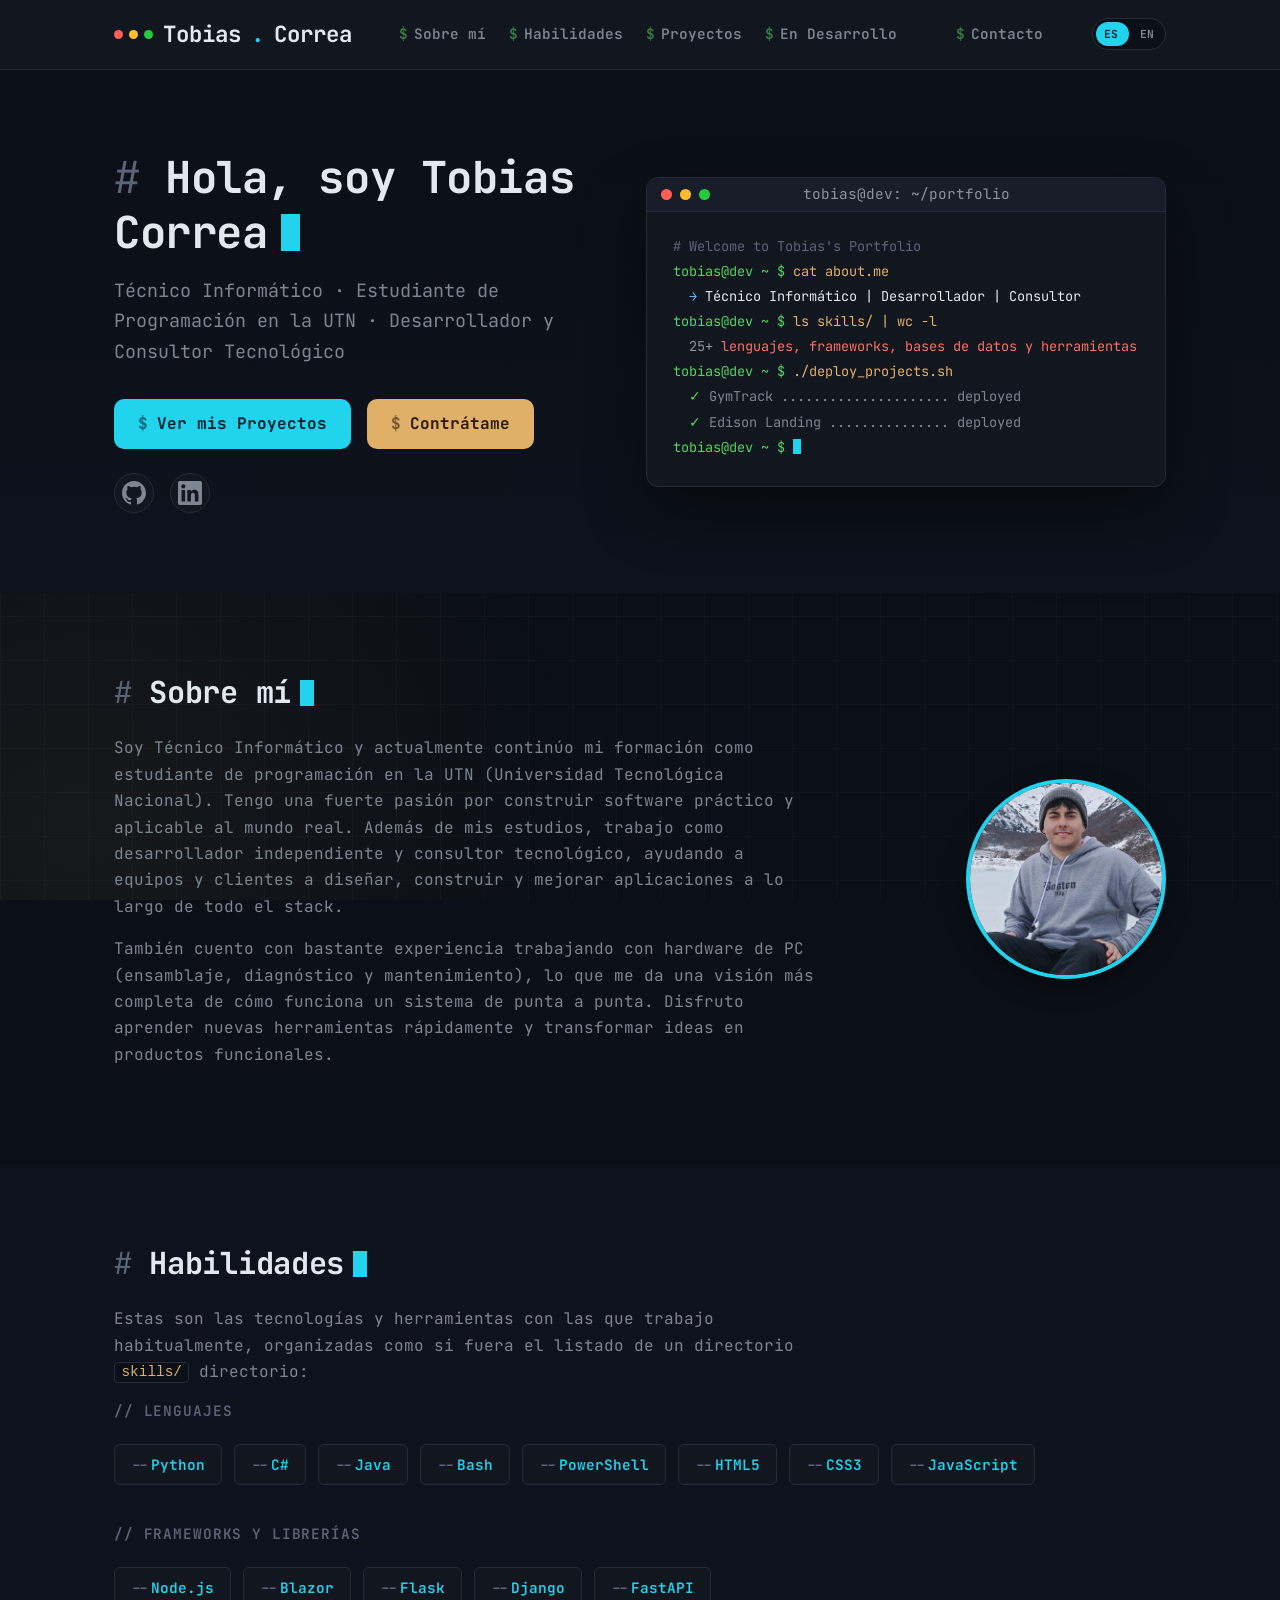
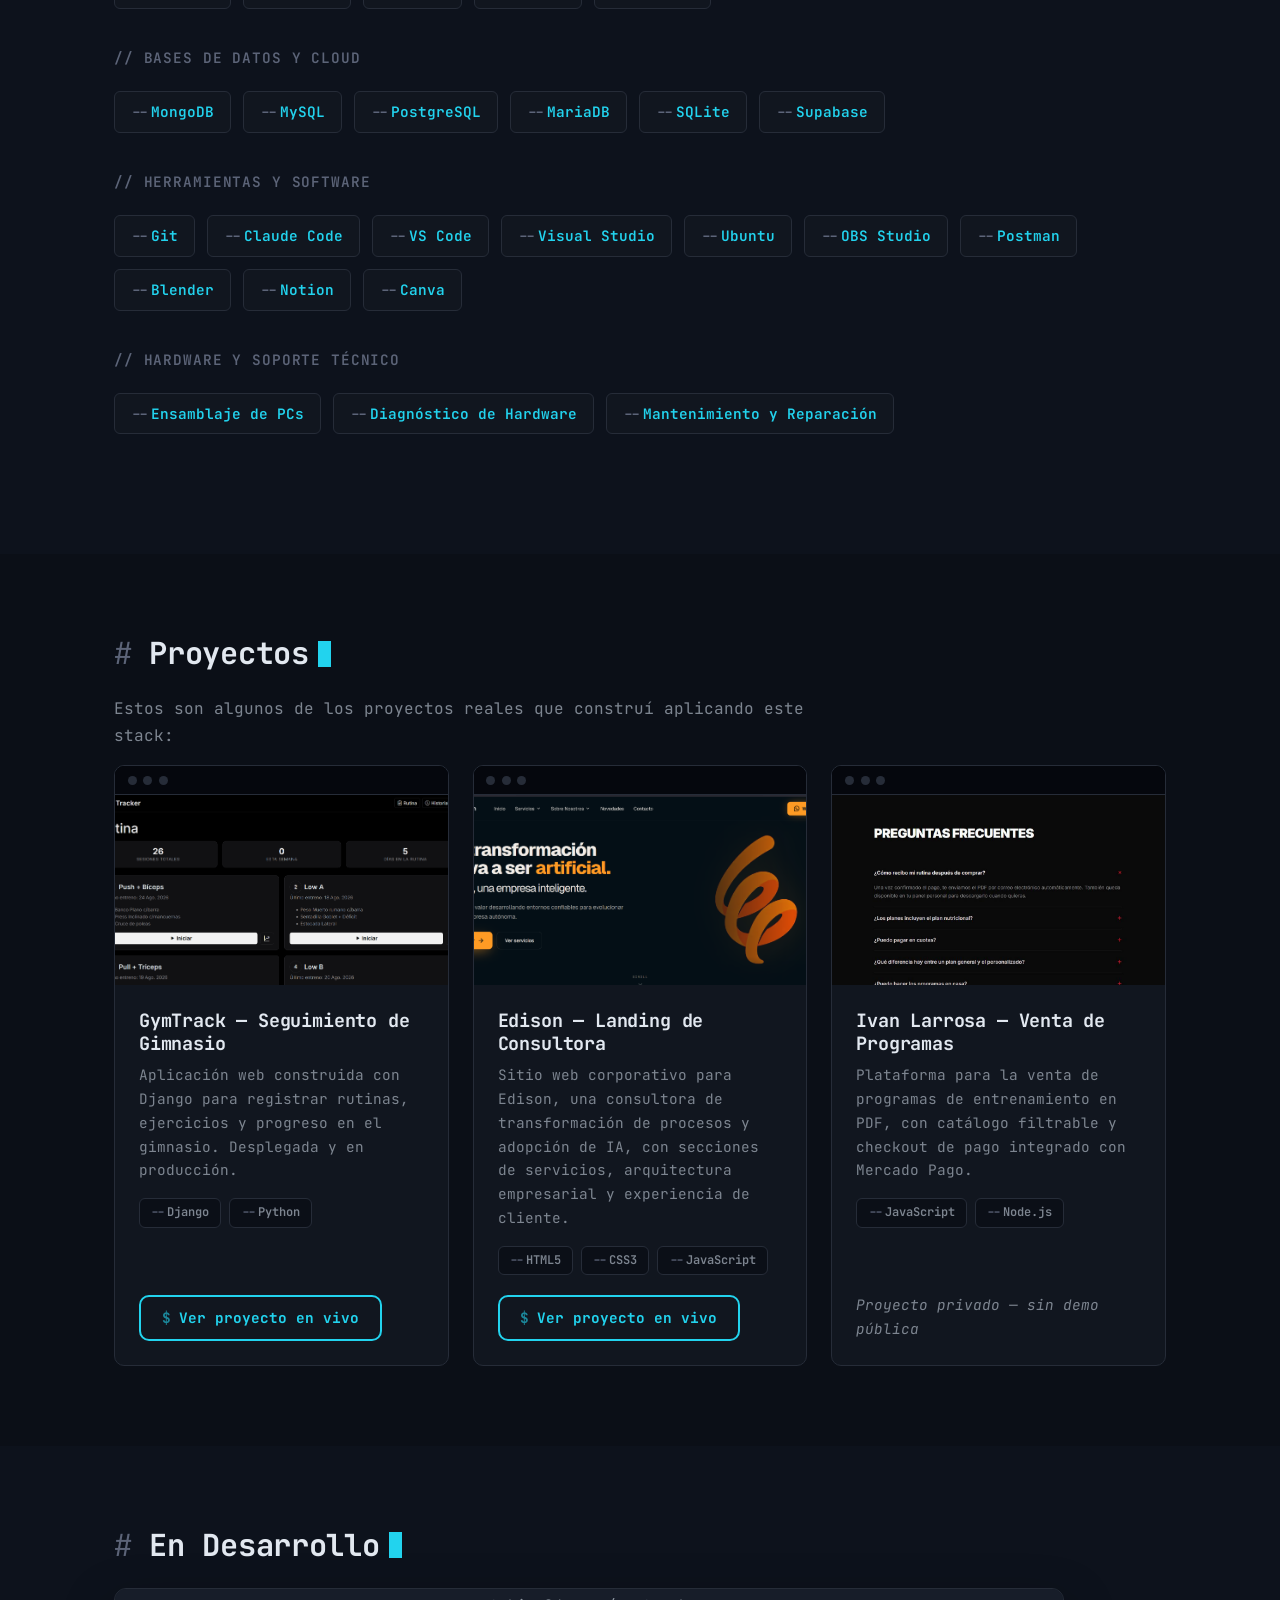
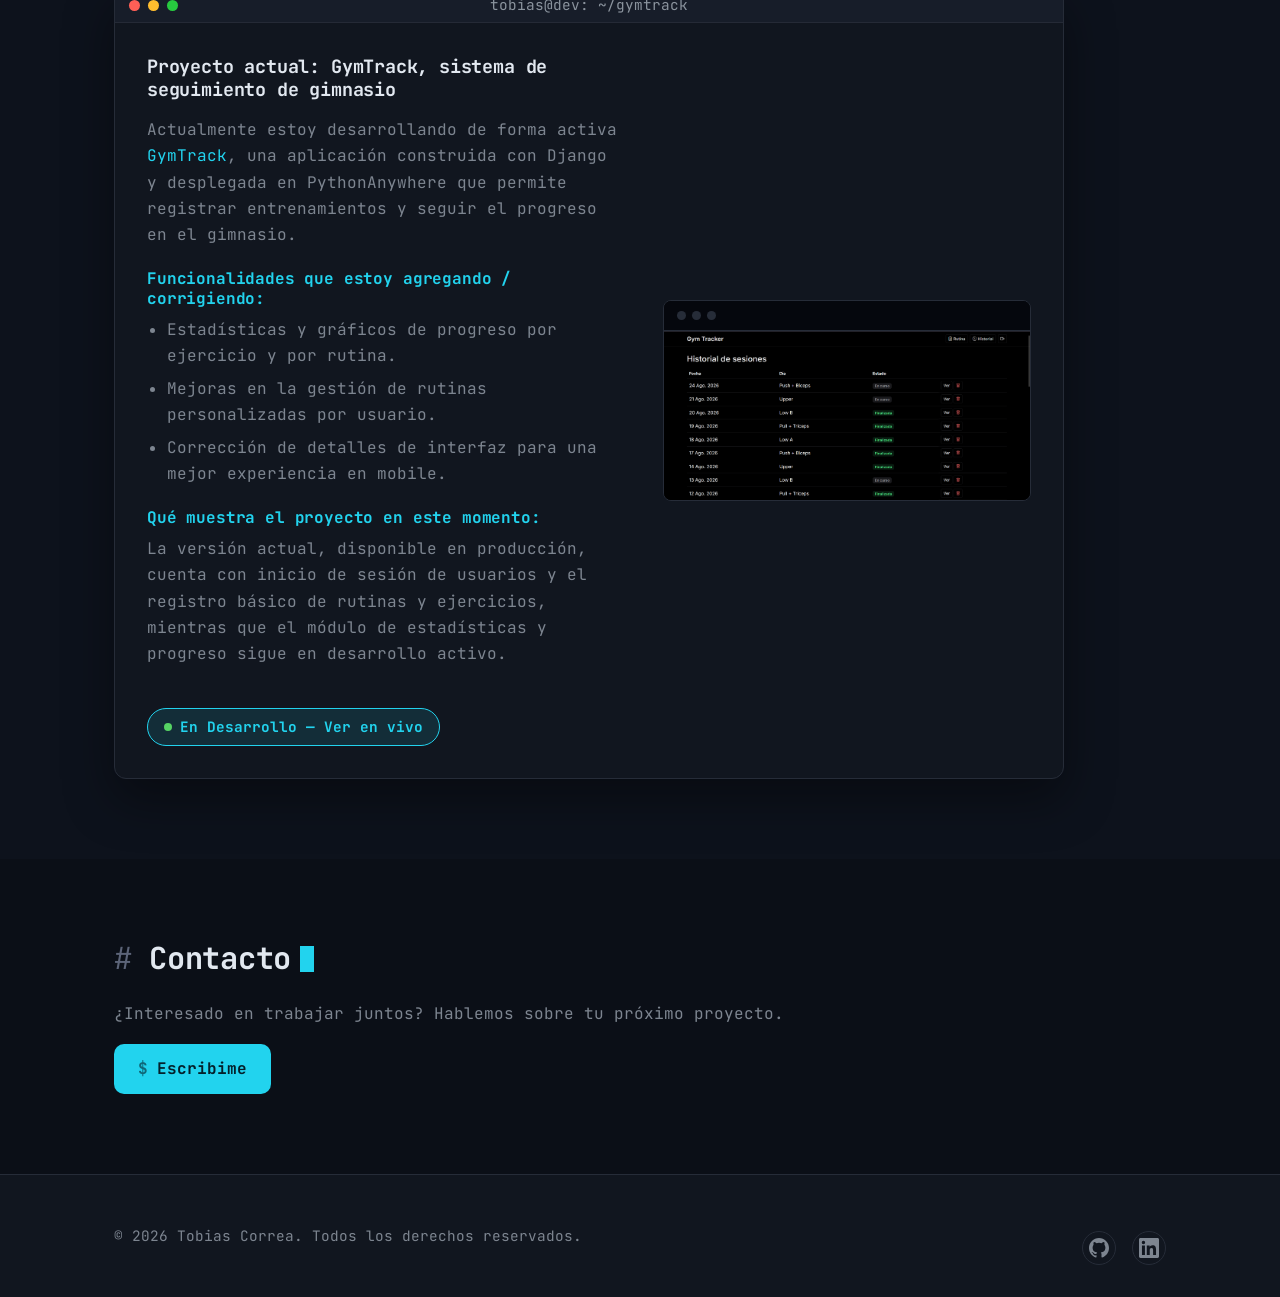
==== index.html @ 4264e973 "eliminado de carpeta" ====
<!DOCTYPE html>
<html lang="es">
<head>
    <meta charset="UTF-8">
    <meta name="viewport" content="width=device-width, initial-scale=1.0">
    <title>Tobias Correa | Desarrollador y Consultor Tecnológico</title>
    <!-- Fuente monoespaciada (misma familia "de código" usada en toda la página) -->
    <link rel="preconnect" href="https://fonts.googleapis.com">
    <link rel="preconnect" href="https://fonts.gstatic.com" crossorigin>
    <link href="https://fonts.googleapis.com/css2?family=JetBrains+Mono:wght@400;500;600;700;800&display=swap" rel="stylesheet">
    <link rel="stylesheet" href="style.css">
</head>
<body>

    <!-- Switch de idioma ES/EN, 100% CSS (checkbox oculto + label).
         Tiene que ser el PRIMER hijo de <body> para que el selector
         hermano "~" de CSS pueda alcanzar header, main y footer. -->
    <input type="checkbox" id="lang-toggle" class="lang-checkbox" aria-label="Switch language between Spanish and English">

    <!--
        SPEECH OUTLINE -- quick map for the oral presentation
        1) LAYOUT     -> header (logo, nav, language switch), hero (h1, subtitle, CTA + Hire Me buttons, social icons)
        2) WORK IN PROGRESS -> see cue inside the #wip section below
        3) HTML STRUCTURE   -> header / main / footer, <nav><ul><li><a>
           Tags used on this site: header, nav, main, section, article, footer,
           h1, h2, h3, h4, p, ul, li, a, img, svg, span, div, input, label, code
        4) CSS DESIGN       -> monospace font, dark theme + accent colors, button hover effect
        Each step below has its own "SPEECH CUE:" comment right where it happens in the code.
    -->

    <!-- ============ HEADER ============ -->
    <!-- Contiene el logo de texto y la navegación principal del sitio -->
    <header class="site-header">
        <div class="container header-inner">

            <!-- SPEECH CUE: "The logo is at the top-left of the header. It shows my
                 name, 'Tobias.Correa', together with three decorative dots that
                 imitate a terminal window." -->
            <!-- Logo de texto (mi nombre), con los "tres puntos" de ventana de terminal -->
            <a href="#hero" class="logo">
                <span class="logo-dots" aria-hidden="true">
                    <span class="dot dot-red"></span><span class="dot dot-yellow"></span><span class="dot dot-green"></span>
                </span>
                Tobias<span class="logo-accent">.</span>Correa
            </a>

            <!-- SPEECH CUE: "Next to the logo is the navigation menu. It's a <nav>
                 element that wraps an unordered list, <ul>, and each item, <li>,
                 contains an <a> tag, which is the actual link." -->
            <!-- Navegación principal: <nav> que envuelve una <ul> de enlaces <li> -->
            <nav class="main-nav" aria-label="Navegación principal">
                <ul>
                    <li><a href="#about"><span class="i18n-es">Sobre mí</span><span class="i18n-en">About</span></a></li>
                    <li><a href="#skills"><span class="i18n-es">Habilidades</span><span class="i18n-en">Skills</span></a></li>
                    <li><a href="#projects"><span class="i18n-es">Proyectos</span><span class="i18n-en">Projects</span></a></li>
                    <li><a href="#wip"><span class="i18n-es">En Desarrollo</span><span class="i18n-en">Work in Progress</span></a></li>
                    <li><a href="#contact"><span class="i18n-es">Contacto</span><span class="i18n-en">Contact</span></a></li>
                </ul>
            </nav>

            <!-- SPEECH CUE: "Right next to the navigation menu, on the right side,
                 there is a language switch. It's a distinct element that lets the
                 visitor toggle the whole page between Spanish and English,
                 built with pure CSS, no JavaScript." -->
            <!-- Switch de idioma: un <label> apunta al checkbox de arriba por "for".
                 Al hacer click, cambia el estado del checkbox y el CSS se encarga
                 de mostrar/ocultar los bloques .i18n-es / .i18n-en de toda la página. -->
            <label for="lang-toggle" class="lang-switch">
                <span class="lang-option lang-es">ES</span>
                <span class="lang-option lang-en">EN</span>
                <span class="lang-thumb" aria-hidden="true"></span>
            </label>

        </div>
    </header>

    <!-- SPEECH CUE: "Inside the <main> element you can find all the content
         sections of the page: the hero section, About Me, Skills, Projects,
         Work in Progress, and Contact. The <main> element holds all of the
         page's content, organized into different section tags." -->
    <!-- ============ CONTENIDO PRINCIPAL ============ -->
    <main>

        <!-- ---------- SECCIÓN HERO ---------- -->
        <section id="hero" class="hero">
            <div class="container hero-inner">

                <div class="hero-text">
                    <!-- SPEECH CUE: "The main title is an <h1> heading. Below the main
                         title you can find a subtitle describing my roles, a primary
                         call-to-action button plus a 'Hire Me' button, and two social
                         icons linking to GitHub and LinkedIn." -->
                    <!-- Título principal: <h1> -->
                    <h1><span class="i18n-es">Hola, soy Tobias Correa</span><span class="i18n-en">Hi, I'm Tobias Correa</span></h1>

                    <!-- Subtítulo describiendo mis roles -->
                    <p class="subtitle">
                        <span class="i18n-es">Técnico Informático &middot; Estudiante de Programación en la UTN &middot; Desarrollador y Consultor Tecnológico</span><span class="i18n-en">IT Technician &middot; Programming Student at UTN &middot; Developer &amp; Tech Consultant</span>
                    </p>

                    <!-- Fila de botones: CTA principal + "Contrátame" (antes vivía en el
                         header, se movió acá para no ensanchar la navbar) -->
                    <div class="hero-cta-row">
                        <!-- Botón principal de llamada a la acción (CTA) -->
                        <a href="#projects" class="btn btn-primary"><span class="i18n-es">Ver mis Proyectos</span><span class="i18n-en">View my Projects</span></a>

                        <!-- Elemento distintivo: botón "Contrátame" -->
                        <a href="#contact" class="btn btn-hire"><span class="i18n-es">Contrátame</span><span class="i18n-en">Hire Me</span></a>
                    </div>

                    <!-- Enlaces a redes / repositorios, con iconos SVG inline (sin JS ni imágenes externas) -->
                    <div class="social-row">
                        <a href="https://github.com/TobiiC" target="_blank" rel="noopener noreferrer" class="social-link" aria-label="GitHub">
                            <svg viewBox="0 0 24 24" width="24" height="24" aria-hidden="true">
                                <path fill="currentColor" d="M12 0C5.37 0 0 5.37 0 12c0 5.3 3.44 9.8 8.21 11.39.6.11.82-.26.82-.58 0-.29-.01-1.04-.02-2.04-3.34.73-4.04-1.61-4.04-1.61-.55-1.39-1.34-1.76-1.34-1.76-1.09-.75.08-.73.08-.73 1.21.08 1.84 1.24 1.84 1.24 1.07 1.84 2.81 1.31 3.5 1 .11-.78.42-1.31.76-1.61-2.67-.3-5.47-1.33-5.47-5.93 0-1.31.47-2.38 1.24-3.22-.12-.3-.54-1.52.12-3.18 0 0 1.01-.32 3.3 1.23a11.5 11.5 0 0 1 6.01 0c2.29-1.55 3.3-1.23 3.3-1.23.66 1.66.24 2.88.12 3.18.77.84 1.24 1.91 1.24 3.22 0 4.61-2.81 5.63-5.48 5.93.43.37.81 1.1.81 2.22 0 1.6-.01 2.89-.01 3.29 0 .32.22.7.83.58C20.56 21.8 24 17.3 24 12c0-6.63-5.37-12-12-12Z"/>
                            </svg>
                        </a>
                        <a href="https://www.linkedin.com/in/tobias-b-correa/" target="_blank" rel="noopener noreferrer" class="social-link" aria-label="LinkedIn">
                            <svg viewBox="0 0 24 24" width="24" height="24" aria-hidden="true">
                                <path fill="currentColor" d="M20.45 20.45h-3.56v-5.57c0-1.33-.02-3.03-1.85-3.03-1.85 0-2.14 1.44-2.14 2.94v5.66H9.34V9h3.41v1.56h.05c.48-.9 1.64-1.85 3.38-1.85 3.6 0 4.27 2.37 4.27 5.46v6.28ZM5.34 7.43a2.06 2.06 0 1 1 0-4.12 2.06 2.06 0 0 1 0 4.12ZM7.12 20.45H3.56V9h3.56v11.45ZM22.22 0H1.77C.79 0 0 .77 0 1.73v20.54C0 23.23.79 24 1.77 24h20.45c.98 0 1.78-.77 1.78-1.73V1.73C24 .77 23.2 0 22.22 0Z"/>
                            </svg>
                        </a>
                    </div>
                </div>

                <!-- Ventana de terminal decorativa: refuerza la identidad "developer" del hero.
                     Los comandos y el comentario quedan igual en los dos idiomas (así se ve
                     una terminal real); solo el texto de salida se traduce. -->
                <div class="terminal" aria-hidden="true">
                    <div class="title-bar">
                        <span class="dot dot-red"></span>
                        <span class="dot dot-yellow"></span>
                        <span class="dot dot-green"></span>
                        <span class="title-text">tobias@dev: ~/portfolio</span>
                    </div>
                    <div class="term-body"><span class="term-comment"># Welcome to Tobias's Portfolio</span>
<span class="term-prompt">tobias@dev ~ $</span> <span class="term-command">cat about.me</span>
  <span class="term-arrow">→</span> <span class="term-path"><span class="i18n-es">Técnico Informático | Desarrollador | Consultor</span><span class="i18n-en">IT Technician | Developer | Consultant</span></span>
<span class="term-prompt">tobias@dev ~ $</span> <span class="term-command">ls skills/ | wc -l</span>
  <span class="term-listing">25+</span> <span class="term-skills"><span class="i18n-es">lenguajes, frameworks, bases de datos y herramientas</span><span class="i18n-en">languages, frameworks, databases and tools</span></span>
<span class="term-prompt">tobias@dev ~ $</span> <span class="term-command">./deploy_projects.sh</span>
  <span class="term-check">✓</span> <span class="term-task">GymTrack ..................... deployed</span>
  <span class="term-check">✓</span> <span class="term-task">Edison Landing ............... deployed</span>
<span class="term-prompt">tobias@dev ~ $</span> <span class="term-cursor"></span></div>
                </div>

            </div>
        </section>

        <!-- ---------- SOBRE MÍ ---------- -->
        <section id="about" class="section">
            <div class="container about-inner">
                <div class="about-text">
                    <h2><span class="i18n-es">Sobre mí</span><span class="i18n-en">About Me</span></h2>
                    <p>
                        <span class="i18n-es">Soy Técnico Informático y actualmente continúo mi formación como
                        estudiante de programación en la UTN (Universidad Tecnológica Nacional). Tengo una
                        fuerte pasión por construir software práctico y aplicable al mundo real. Además de
                        mis estudios, trabajo como desarrollador independiente y consultor tecnológico,
                        ayudando a equipos y clientes a diseñar, construir y mejorar aplicaciones a lo largo
                        de todo el stack.</span><span class="i18n-en">I'm an IT Technician, and I'm currently
                        continuing my studies as a programming student at UTN (Universidad Tecnológica
                        Nacional). I have a strong passion for building practical software that applies to
                        the real world. Besides my studies, I work as an independent developer and tech
                        consultant, helping teams and clients design, build and improve applications across
                        the whole stack.</span>
                    </p>
                    <p>
                        <span class="i18n-es">También cuento con bastante experiencia trabajando con hardware de PC (ensamblaje,
                        diagnóstico y mantenimiento), lo que me da una visión más completa de cómo funciona
                        un sistema de punta a punta. Disfruto aprender nuevas herramientas rápidamente y
                        transformar ideas en productos funcionales.</span><span class="i18n-en">I also have
                        quite a bit of experience working with PC hardware (assembly, diagnostics and
                        maintenance), which gives me a more complete view of how a system works end to end.
                        I enjoy learning new tools quickly and turning ideas into working products.</span>
                    </p>
                </div>

                <!-- Foto de perfil -->
                <div class="about-image">
                    <img src="images/1727876911340.jpeg" alt="Foto de Tobias Correa">
                </div>
            </div>
        </section>

        <!-- ---------- HABILIDADES ---------- -->
        <section id="skills" class="section section-alt">
            <div class="container">
                <h2><span class="i18n-es">Habilidades</span><span class="i18n-en">Skills</span></h2>
                <p>
                    <span class="i18n-es">Estas son las tecnologías y herramientas con las que trabajo habitualmente,
                    organizadas como si fuera el listado de un directorio</span><span class="i18n-en">These are
                    the technologies and tools I usually work with, organized as if they were the listing
                    of a</span> <code>skills/</code><span class="i18n-es"> directorio</span><span class="i18n-en"> directory</span>:
                </p>

                <div class="skills-group">
                    <h3 class="skills-label"><span class="i18n-es">Lenguajes</span><span class="i18n-en">Languages</span></h3>
                    <ul class="stack-list">
                        <li class="stack-item">Python</li>
                        <li class="stack-item">C#</li>
                        <li class="stack-item">Java</li>
                        <li class="stack-item">Bash</li>
                        <li class="stack-item">PowerShell</li>
                        <li class="stack-item">HTML5</li>
                        <li class="stack-item">CSS3</li>
                        <li class="stack-item">JavaScript</li>
                    </ul>
                </div>

                <div class="skills-group">
                    <h3 class="skills-label"><span class="i18n-es">Frameworks y Librerías</span><span class="i18n-en">Frameworks &amp; Libraries</span></h3>
                    <ul class="stack-list">
                        <li class="stack-item">Node.js</li>
                        <li class="stack-item">Blazor</li>
                        <li class="stack-item">Flask</li>
                        <li class="stack-item">Django</li>
                        <li class="stack-item">FastAPI</li>
                    </ul>
                </div>

                <div class="skills-group">
                    <h3 class="skills-label"><span class="i18n-es">Bases de Datos y Cloud</span><span class="i18n-en">Databases &amp; Cloud</span></h3>
                    <ul class="stack-list">
                        <li class="stack-item">MongoDB</li>
                        <li class="stack-item">MySQL</li>
                        <li class="stack-item">PostgreSQL</li>
                        <li class="stack-item">MariaDB</li>
                        <li class="stack-item">SQLite</li>
                        <li class="stack-item">Supabase</li>
                    </ul>
                </div>

                <div class="skills-group">
                    <h3 class="skills-label"><span class="i18n-es">Herramientas y Software</span><span class="i18n-en">Tools &amp; Software</span></h3>
                    <ul class="stack-list">
                        <li class="stack-item">Git</li>
                        <li class="stack-item">Claude Code</li>
                        <li class="stack-item">VS Code</li>
                        <li class="stack-item">Visual Studio</li>
                        <li class="stack-item">Ubuntu</li>
                        <li class="stack-item">OBS Studio</li>
                        <li class="stack-item">Postman</li>
                        <li class="stack-item">Blender</li>
                        <li class="stack-item">Notion</li>
                        <li class="stack-item">Canva</li>
                    </ul>
                </div>

                <div class="skills-group">
                    <h3 class="skills-label"><span class="i18n-es">Hardware y Soporte Técnico</span><span class="i18n-en">Hardware &amp; Technical Support</span></h3>
                    <ul class="stack-list">
                        <li class="stack-item"><span class="i18n-es">Ensamblaje de PCs</span><span class="i18n-en">PC Assembly</span></li>
                        <li class="stack-item"><span class="i18n-es">Diagnóstico de Hardware</span><span class="i18n-en">Hardware Diagnostics</span></li>
                        <li class="stack-item"><span class="i18n-es">Mantenimiento y Reparación</span><span class="i18n-en">Maintenance &amp; Repair</span></li>
                    </ul>
                </div>
            </div>
        </section>

        <!-- ---------- PROYECTOS ---------- -->
        <section id="projects" class="section">
            <div class="container">
                <h2><span class="i18n-es">Proyectos</span><span class="i18n-en">Projects</span></h2>
                <p>
                    <span class="i18n-es">Estos son algunos de los proyectos reales que construí aplicando este stack:</span><span class="i18n-en">These are some of the real projects I built applying this stack:</span>
                </p>

                <div class="card-grid">

                    <!-- Proyecto 1: GymTrack -->
                    <article class="card project-card">
                        <div class="project-image">
                            <div class="browser-bar" aria-hidden="true"><span></span><span></span><span></span></div>
                            <img src="images/gymtrack/gym-tracker-1.png" alt="Panel de rutina de GymTrack, mostrando sesiones totales y los días de entrenamiento">
                        </div>
                        <div class="project-body">
                            <h3>GymTrack &mdash; <span class="i18n-es">Seguimiento de Gimnasio</span><span class="i18n-en">Gym Tracking App</span></h3>
                            <p>
                                <span class="i18n-es">Aplicación web construida con Django para registrar rutinas, ejercicios y
                                progreso en el gimnasio. Desplegada y en producción.</span><span class="i18n-en">A web
                                application built with Django to log workouts, exercises and progress at the
                                gym. Deployed and in production.</span>
                            </p>
                            <ul class="project-tags">
                                <li>Django</li>
                                <li>Python</li>
                            </ul>
                            <a href="https://themagician.pythonanywhere.com" target="_blank" rel="noopener noreferrer" class="btn btn-secondary"><span class="i18n-es">Ver proyecto en vivo</span><span class="i18n-en">View live project</span></a>
                        </div>
                    </article>

                    <!-- Proyecto 2: Edison -->
                    <article class="card project-card">
                        <div class="project-image">
                            <div class="browser-bar" aria-hidden="true"><span></span><span></span><span></span></div>
                            <img src="images/Edison-page/edison-hero.png" alt="Página de inicio de Edison, una consultora de transformación digital">
                        </div>
                        <div class="project-body">
                            <h3>Edison &mdash; <span class="i18n-es">Landing de Consultora</span><span class="i18n-en">Consulting Firm Landing Page</span></h3>
                            <p>
                                <span class="i18n-es">Sitio web corporativo para Edison, una consultora de transformación de
                                procesos y adopción de IA, con secciones de servicios, arquitectura
                                empresarial y experiencia de cliente.</span><span class="i18n-en">A corporate
                                website for Edison, a process-transformation and AI-adoption consulting
                                firm, with sections for services, enterprise architecture and customer
                                experience.</span>
                            </p>
                            <ul class="project-tags">
                                <li>HTML5</li>
                                <li>CSS3</li>
                                <li>JavaScript</li>
                            </ul>
                            <a href="https://edison-la.com/" target="_blank" rel="noopener noreferrer" class="btn btn-secondary"><span class="i18n-es">Ver proyecto en vivo</span><span class="i18n-en">View live project</span></a>
                        </div>
                    </article>

                    <!-- Proyecto 3: Ivan Larrosa -->
                    <article class="card project-card">
                        <div class="project-image">
                            <div class="browser-bar" aria-hidden="true"><span></span><span></span><span></span></div>
                            <img src="images/pagina-ivan/ivan-catalogo.jpeg" alt="Catálogo de programas de entrenamiento del sitio de Ivan Larrosa">
                        </div>
                        <div class="project-body">
                            <h3>Ivan Larrosa &mdash; <span class="i18n-es">Venta de Programas</span><span class="i18n-en">Training Program Sales</span></h3>
                            <p>
                                <span class="i18n-es">Plataforma para la venta de programas de entrenamiento en PDF, con
                                catálogo filtrable y checkout de pago integrado con Mercado Pago.</span><span class="i18n-en">A
                                platform for selling PDF training programs, with a filterable catalog and a
                                checkout integrated with Mercado Pago.</span>
                            </p>
                            <ul class="project-tags">
                                <li>JavaScript</li>
                                <li>Node.js</li>
                            </ul>
                            <span class="tag-note"><span class="i18n-es">Proyecto privado &mdash; sin demo pública</span><span class="i18n-en">Private project &mdash; no public demo</span></span>
                        </div>
                    </article>

                </div>
            </div>
        </section>

        <!-- SPEECH CUE (Work in Progress -- 3 questions):
             1. "What are you working on now?" -> GymTrack, a gym-tracking web app built with Django.
             2. "What features are you adding/fixing?" -> progress charts & stats, custom routines
                management, and mobile UI fixes.
             3. "What is the site showing right now?" -> a working login and basic routine/exercise
                logging live in production, while the stats module is still under development. -->
        <!-- ---------- EN DESARROLLO ---------- -->
        <section id="wip" class="section section-alt">
            <div class="container">
                <h2><span class="i18n-es">En Desarrollo</span><span class="i18n-en">Work in Progress</span></h2>

                <article class="wip-card">
                    <div class="title-bar">
                        <span class="dot dot-red"></span><span class="dot dot-yellow"></span><span class="dot dot-green"></span>
                        <span class="title-text">tobias@dev: ~/gymtrack</span>
                    </div>
                    <div class="wip-content">
                        <div class="wip-text">
                            <h3><span class="i18n-es">Proyecto actual: GymTrack, sistema de seguimiento de gimnasio</span><span class="i18n-en">Current project: GymTrack, a gym-tracking system</span></h3>

                            <p>
                                <span class="i18n-es">Actualmente estoy desarrollando de forma activa </span><span class="i18n-en">I'm currently actively developing </span><a href="https://themagician.pythonanywhere.com" target="_blank" rel="noopener noreferrer">GymTrack</a><span class="i18n-es">,
                                una aplicación construida con Django y desplegada en PythonAnywhere que permite
                                registrar entrenamientos y seguir el progreso en el gimnasio.</span><span class="i18n-en">,
                                an application built with Django and deployed on PythonAnywhere that lets
                                users log workouts and track their progress at the gym.</span>
                            </p>

                            <h4><span class="i18n-es">Funcionalidades que estoy agregando / corrigiendo:</span><span class="i18n-en">Features I'm adding / fixing:</span></h4>
                            <ul class="wip-list">
                                <li><span class="i18n-es">Estadísticas y gráficos de progreso por ejercicio y por rutina.</span><span class="i18n-en">Statistics and progress charts for each exercise and routine.</span></li>
                                <li><span class="i18n-es">Mejoras en la gestión de rutinas personalizadas por usuario.</span><span class="i18n-en">Improvements to how personalized user routines are managed.</span></li>
                                <li><span class="i18n-es">Corrección de detalles de interfaz para una mejor experiencia en mobile.</span><span class="i18n-en">Interface fixes for a better mobile experience.</span></li>
                            </ul>

                            <h4><span class="i18n-es">Qué muestra el proyecto en este momento:</span><span class="i18n-en">What the project shows right now:</span></h4>
                            <p>
                                <span class="i18n-es">La versión actual, disponible en producción, cuenta con inicio de sesión de
                                usuarios y el registro básico de rutinas y ejercicios, mientras que el módulo
                                de estadísticas y progreso sigue en desarrollo activo.</span><span class="i18n-en">The
                                current version, live in production, includes user login and basic routine
                                and exercise logging, while the statistics and progress module is still
                                under active development.</span>
                            </p>

                            <a href="https://themagician.pythonanywhere.com" target="_blank" rel="noopener noreferrer" class="status-badge"><span class="i18n-es">En Desarrollo &mdash; Ver en vivo</span><span class="i18n-en">Work in Progress &mdash; View live</span></a>
                        </div>

                        <div class="wip-image">
                            <div class="browser-bar" aria-hidden="true"><span></span><span></span><span></span></div>
                            <img src="images/gymtrack/gym-tracker-2.png" alt="Historial de sesiones de entrenamiento en GymTrack">
                        </div>
                    </div>
                </article>
            </div>
        </section>

        <!-- ---------- CONTACTO ---------- -->
        <section id="contact" class="section">
            <div class="container">
                <h2><span class="i18n-es">Contacto</span><span class="i18n-en">Contact</span></h2>
                <p>
                    <span class="i18n-es">¿Interesado en trabajar juntos? Hablemos sobre tu próximo proyecto.</span><span class="i18n-en">Interested in working together? Let's talk about your next project.</span>
                </p>
                <a href="mailto:tobiasbcorrea@gmail.com" class="btn btn-primary"><span class="i18n-es">Escribime</span><span class="i18n-en">Message Me</span></a>
            </div>
        </section>

    </main>

    <!-- SPEECH CUE: "Finally, the footer, at the very bottom of the page, contains
         the copyright text and the same social media icons. So, the overall
         structure is: header holds branding and navigation, main holds all the
         content sections, and footer closes the page with copyright and social
         links." -->
    <!-- ============ FOOTER ============ -->
    <footer class="site-footer">
        <div class="container footer-inner">
            <p>&copy; 2026 Tobias Correa. <span class="i18n-es">Todos los derechos reservados.</span><span class="i18n-en">All rights reserved.</span></p>
            <div class="social-row">
                <a href="https://github.com/TobiiC" target="_blank" rel="noopener noreferrer" class="social-link" aria-label="GitHub">
                    <svg viewBox="0 0 24 24" width="20" height="20" aria-hidden="true">
                        <path fill="currentColor" d="M12 0C5.37 0 0 5.37 0 12c0 5.3 3.44 9.8 8.21 11.39.6.11.82-.26.82-.58 0-.29-.01-1.04-.02-2.04-3.34.73-4.04-1.61-4.04-1.61-.55-1.39-1.34-1.76-1.34-1.76-1.09-.75.08-.73.08-.73 1.21.08 1.84 1.24 1.84 1.24 1.07 1.84 2.81 1.31 3.5 1 .11-.78.42-1.31.76-1.61-2.67-.3-5.47-1.33-5.47-5.93 0-1.31.47-2.38 1.24-3.22-.12-.3-.54-1.52.12-3.18 0 0 1.01-.32 3.3 1.23a11.5 11.5 0 0 1 6.01 0c2.29-1.55 3.3-1.23 3.3-1.23.66 1.66.24 2.88.12 3.18.77.84 1.24 1.91 1.24 3.22 0 4.61-2.81 5.63-5.48 5.93.43.37.81 1.1.81 2.22 0 1.6-.01 2.89-.01 3.29 0 .32.22.7.83.58C20.56 21.8 24 17.3 24 12c0-6.63-5.37-12-12-12Z"/>
                    </svg>
                </a>
                <a href="https://www.linkedin.com/in/tobias-b-correa/" target="_blank" rel="noopener noreferrer" class="social-link" aria-label="LinkedIn">
                    <svg viewBox="0 0 24 24" width="20" height="20" aria-hidden="true">
                        <path fill="currentColor" d="M20.45 20.45h-3.56v-5.57c0-1.33-.02-3.03-1.85-3.03-1.85 0-2.14 1.44-2.14 2.94v5.66H9.34V9h3.41v1.56h.05c.48-.9 1.64-1.85 3.38-1.85 3.6 0 4.27 2.37 4.27 5.46v6.28ZM5.34 7.43a2.06 2.06 0 1 1 0-4.12 2.06 2.06 0 0 1 0 4.12ZM7.12 20.45H3.56V9h3.56v11.45ZM22.22 0H1.77C.79 0 0 .77 0 1.73v20.54C0 23.23.79 24 1.77 24h20.45c.98 0 1.78-.77 1.78-1.73V1.73C24 .77 23.2 0 22.22 0Z"/>
                    </svg>
                </a>
            </div>
        </div>
    </footer>

</body>
</html>
---- style.css ----
/* =========================================================
   TOBIAS CORREA — HOJA DE ESTILOS DEL PORTFOLIO
   CSS3 puro. Estética "terminal / editor de código": toda la
   página comparte la paleta, la tipografía monoespaciada y los
   detalles (prompts "$", comentarios "#", ventanas con puntos)
   que antes solo vivían en la terminal del hero.
   Organizado por: variables, reset, layout, secciones.
   ========================================================= */

/*
    SPEECH CUE (CSS design -- colors): "I chose a dark theme, with an almost black
    background, combined with a vibrant cyan accent color, plus additional
    colors like green, amber and blue, inspired by the syntax highlighting
    you would see in a code editor or a terminal."
*/
/* ---------------------------------------------------------
   1. VARIABLES CSS (Custom Properties)
   La paleta completa está tomada del resaltado de sintaxis de
   una terminal: fondo casi negro, texto claro y acentos de
   colores puntuales (cyan, verde, ámbar, azul, rojo) en vez de
   un único color "de marca".
   --------------------------------------------------------- */
:root {
    /* Paleta de colores */
    --color-bg: #0b0f17;          /* fondo oscuro principal, casi negro */
    --color-bg-alt: #0d121c;      /* fondo alternativo para dar ritmo entre secciones */
    --color-surface: #11161f;     /* tarjetas, header, ventanas — el mismo tono que la terminal */
    --color-border: #262c38;      /* bordes / separadores sutiles */
    --color-text: #e2e8f0;        /* texto principal — alto contraste sobre fondo oscuro */
    --color-text-muted: #7d8590;  /* texto secundario, tono "comentario" */
    --color-accent: #22d3ee;      /* acento vibrante (cyan) — el mismo color que el cursor de la terminal */
    --color-accent-hover: #67e8f9;/* acento más claro para hover */
    --color-hire: #e0af68;        /* acento "comando" (ámbar) para el botón "Contrátame" */
    --color-hire-hover: #f0c48c;

    /* Colores de sintaxis de la terminal — reutilizados en toda la página */
    --term-bg: #11161f;
    --term-titlebar: #171d29;
    --term-comment: #5c6478;
    --term-prompt: #56d364;
    --term-command: #e0af68;
    --term-arrow: #61afef;
    --term-listing: #8b949e;
    --term-skills: #f47067;

    /* Tamaños de fuente — sistema tipográfico claro y escalable */
    --fs-sm: 0.9rem;
    --fs-base: 1rem;
    --fs-md: 1.15rem;
    --fs-lg: 1.4rem;
    --fs-xl: 1.9rem;
    --fs-xxl: 2.75rem;

    /* Espaciado y layout */
    --max-width: 1100px;
    --radius: 10px;
    --transition-speed: 0.25s;
}

/* ---------------------------------------------------------
   2. RESET / ESTILOS BASE
   La tipografía monoespaciada (la misma familia que usa la
   terminal) se aplica a TODO el sitio, no solo al bloque de
   código, para que toda la página se sienta "escrita en código".
   --------------------------------------------------------- */
* {
    margin: 0;
    padding: 0;
    box-sizing: border-box;
}

html {
    scroll-behavior: smooth; /* navegación interna suave con los enlaces de anclaje */
}

/*
    SPEECH CUE (CSS design -- font): "I used a monospace font, called JetBrains Mono,
    throughout the whole page, because it gives the website a developer, or
    terminal, feeling."
*/
body {
    font-family: 'JetBrains Mono', 'Fira Code', 'Cascadia Code', Consolas, 'Courier New', monospace;
    font-size: var(--fs-base);
    line-height: 1.65;             /* mejora la legibilidad de los párrafos en monoespaciada */
    color: var(--color-text);
    background-color: var(--color-bg);
    position: relative;
}

/* Textura de fondo para TODA la página: una grilla sutil + resplandores de color,
   igual que el fondo de un editor de código. Es puro CSS (gradientes), fijo en
   el viewport para que no se mueva con el scroll y no interfiera con el texto. */
body::before {
    content: "";
    position: fixed;
    inset: 0;
    z-index: -1;
    background:
        radial-gradient(circle at 85% 8%, rgba(34, 211, 238, 0.08), transparent 40%),
        radial-gradient(circle at 6% 92%, rgba(224, 175, 104, 0.06), transparent 35%),
        linear-gradient(rgba(255, 255, 255, 0.025) 1px, transparent 1px) 0 0 / 44px 44px,
        linear-gradient(90deg, rgba(255, 255, 255, 0.025) 1px, transparent 1px) 0 0 / 44px 44px;
}

/* Contenedor centrado y reutilizable para mantener el contenido alineado y legible */
.container {
    max-width: var(--max-width);
    margin: 0 auto;
    padding: 0 1.5rem;
}

h1, h2, h3, h4 {
    line-height: 1.25;
    font-weight: 700;
    letter-spacing: -0.01em;
}

/* Los títulos principales (h1 de hero, h2 de sección) se estilizan como una
   línea de comentario de código ("# ...") seguida de un cursor parpadeante,
   para que cada título se sienta parte de la misma terminal del hero. */
h1::before,
h2::before {
    content: "# ";
    color: var(--term-comment);
    font-weight: 400;
}

h1::after,
h2::after {
    content: "";
    display: inline-block;
    width: 0.45em;
    height: 0.85em;
    margin-left: 0.3em;
    background-color: var(--color-accent);
    vertical-align: -0.08em;
    animation: blink 1s steps(1) infinite;
}

a {
    color: var(--color-accent);
    text-decoration: none;
}

ul {
    list-style: none;
}

/* ---------------------------------------------------------
   3. HEADER Y NAVEGACIÓN
   El header entero funciona como la "barra de ventana" del
   sitio: el logo lleva los mismos tres puntos (rojo/amarillo/
   verde) que cualquier ventana de terminal, y cada link del
   menú se comporta como un comando ("$ Sobre mí").
   --------------------------------------------------------- */
.site-header {
    position: sticky;
    top: 0;
    z-index: 100;
    background-color: var(--color-surface);
    border-bottom: 1px solid var(--color-border);
}

.header-inner {
    display: flex;
    flex-wrap: wrap;
    align-items: center;
    justify-content: space-between;
    gap: 0.75rem 1.25rem;
    padding: 1rem 1.5rem;
}

/* Logo de texto, con los "tres puntos" de ventana como parte de la marca */
.logo {
    display: inline-flex;
    align-items: center;
    gap: 10px;
    font-size: var(--fs-lg);
    font-weight: 700;
    color: var(--color-text);
    white-space: nowrap;
}

.logo-dots {
    display: inline-flex;
    gap: 6px;
}

.logo-dots .dot {
    width: 9px;
    height: 9px;
}

.logo-accent {
    color: var(--color-accent);
}

/* Menú de navegación: enlaces <ul><li> distribuidos horizontalmente, cada uno
   prefijado con "$" (como un prompt de terminal) que se enciende en hover */
.main-nav ul {
    display: flex;
    gap: 1.25rem;
}

.main-nav a {
    display: inline-flex;
    align-items: center;
    color: var(--color-text-muted);
    font-size: var(--fs-sm);
    font-weight: 600;
    white-space: nowrap;
    transition: color var(--transition-speed) ease;
}

/* Como la fuente es monoespaciada, "ch" equivale al ancho exacto de un
   carácter. Cada link reserva el ancho del texto MÁS LARGO entre su
   versión en español e inglés (+ lugar para el prefijo "$ "), para que
   el nav no cambie de tamaño ni "salte" al cambiar de idioma. */
.main-nav li:nth-child(1) a { min-width: 10ch; } /* Sobre mí / About        -> máx. 8  */
.main-nav li:nth-child(2) a { min-width: 13ch; } /* Habilidades / Skills    -> máx. 11 */
.main-nav li:nth-child(3) a { min-width: 11ch; } /* Proyectos / Projects    -> máx. 9  */
.main-nav li:nth-child(4) a { min-width: 19ch; } /* En Desarrollo / Work in Progress -> máx. 17 */
.main-nav li:nth-child(5) a { min-width: 10ch; } /* Contacto / Contact      -> máx. 8  */

.main-nav a::before {
    content: "$";
    color: var(--term-prompt);
    margin-right: 6px;
    opacity: 0.55;
    transition: opacity var(--transition-speed) ease;
}

.main-nav a:hover {
    color: var(--color-accent);
}

.main-nav a:hover::before {
    opacity: 1;
}

/* ---------------------------------------------------------
   3b. SWITCH DE IDIOMA (ES / EN) — 100% CSS, sin JavaScript
   Truco del "checkbox oculto + label": #lang-toggle es el primer
   hijo de <body>, así que el selector hermano "~" puede alcanzar
   header, main y footer y mostrar/ocultar .i18n-es / .i18n-en
   en toda la página según si el checkbox está marcado o no.
   --------------------------------------------------------- */

/* El checkbox real queda oculto visualmente pero sigue siendo
   accesible por teclado (Tab + Espacio) y para lectores de pantalla */
.lang-checkbox {
    position: absolute;
    width: 1px;
    height: 1px;
    margin: -1px;
    padding: 0;
    overflow: hidden;
    clip: rect(0, 0, 0, 0);
    white-space: nowrap;
    border: 0;
}

/* El switch visible: un <label for="lang-toggle"> con pinta de toggle */
.lang-switch {
    position: relative;
    display: inline-flex;
    align-items: center;
    width: 74px;
    height: 32px;
    border-radius: 999px;
    background-color: var(--color-bg);
    border: 1px solid var(--color-border);
    cursor: pointer;
    -webkit-user-select: none;
    user-select: none;
    overflow: hidden;
}

.lang-option {
    position: relative;
    z-index: 1;
    flex: 1;
    text-align: center;
    font-size: 0.7rem;
    font-weight: 700;
    color: var(--color-text-muted);
    transition: color var(--transition-speed) ease;
}

/* El "thumb" que se desliza para marcar el idioma activo */
.lang-thumb {
    position: absolute;
    top: 3px;
    left: 3px;
    width: 33px;
    height: 24px;
    border-radius: 999px;
    background-color: var(--color-accent);
    transition: transform var(--transition-speed) ease;
}

/* Estado por defecto (checkbox sin marcar) = español activo */
#lang-toggle:not(:checked) ~ header .lang-option.lang-es {
    color: #04202a;
}

/* Checkbox marcado = inglés activo: el thumb se desliza a la derecha
   y el texto "EN" pasa a tener el contraste oscuro sobre el acento */
#lang-toggle:checked ~ header .lang-thumb {
    transform: translateX(37px);
}

#lang-toggle:checked ~ header .lang-option.lang-en {
    color: #04202a;
}

/* Anillo de foco visible al navegar el switch con el teclado */
#lang-toggle:focus-visible ~ header .lang-switch {
    outline: 2px solid var(--color-accent);
    outline-offset: 2px;
}

/* Contenido bilingüe: cada string de la página está duplicado en dos
   <span>, uno .i18n-es y otro .i18n-en. Por defecto se ve el español;
   al marcar el checkbox, header/main/footer intercambian cuál se muestra. */
.i18n-en {
    display: none;
}

#lang-toggle:checked ~ header .i18n-en,
#lang-toggle:checked ~ main .i18n-en,
#lang-toggle:checked ~ footer .i18n-en {
    display: inline;
}

#lang-toggle:checked ~ header .i18n-es,
#lang-toggle:checked ~ main .i18n-es,
#lang-toggle:checked ~ footer .i18n-es {
    display: none;
}

/* ---------------------------------------------------------
   4. BOTONES
   Cada botón se lee como un comando de shell: un "$" tenue
   antes del texto, tipografía monoespaciada y un efecto de
   hover claro que refuerza la sensación de "esto es clickeable".

   SPEECH CUE (CSS design -- buttons): "All the buttons have a clear hover effect.
   When you place the mouse over them, they change color and slightly lift
   up, which gives the user immediate visual feedback."
    */
.btn {
    display: inline-flex;
    align-items: center;
    padding: 0.75rem 1.5rem;
    border-radius: var(--radius);
    font-family: inherit;
    font-weight: 700;
    font-size: var(--fs-base);
    transition: background-color var(--transition-speed) ease,
                transform var(--transition-speed) ease,
                box-shadow var(--transition-speed) ease;
}

.btn::before {
    content: "$";
    margin-right: 0.55em;
    opacity: 0.6;
}

/* Botón CTA principal — color de acento primario (cyan) */
.btn-primary {
    background-color: var(--color-accent);
    color: #04202a;
}

.btn-primary:hover {
    background-color: var(--color-accent-hover);
    transform: translateY(-2px);
    box-shadow: 0 6px 16px rgba(34, 211, 238, 0.35);
}

/* Botón "Contrátame" — el elemento distintivo junto al menú, en el acento "comando" (ámbar) */
.btn-hire {
    background-color: var(--color-hire);
    color: #2a1a06;
}

.btn-hire:hover {
    background-color: var(--color-hire-hover);
    transform: translateY(-2px);
    box-shadow: 0 6px 16px rgba(224, 175, 104, 0.35);
}

/* Botón secundario — usado dentro de las tarjetas de proyecto */
.btn-secondary {
    background-color: transparent;
    color: var(--color-accent);
    border: 2px solid var(--color-accent);
    padding: 0.55rem 1.3rem;
    font-size: var(--fs-sm);
    margin-top: 0.5rem;
}

.btn-secondary:hover {
    background-color: var(--color-accent);
    color: #04202a;
    transform: translateY(-2px);
}

/* ---------------------------------------------------------
   5. SECCIÓN HERO
   Título grande, subtítulo, ventana de terminal y botón CTA —
   lo primero que ve una persona al entrar al sitio.
   --------------------------------------------------------- */
.hero {
    padding: 5rem 0;
    background: linear-gradient(180deg, var(--color-bg) 0%, var(--color-bg-alt) 100%);
}

.hero-inner {
    display: flex;
    align-items: center;
    justify-content: space-between;
    gap: 3rem;
}

.hero-text {
    flex: 1;
}

.hero h1 {
    font-size: var(--fs-xxl);
    color: var(--color-text);
    margin-bottom: 1rem;
}

.hero .subtitle {
    font-size: var(--fs-md);
    color: var(--color-text-muted);
    margin-bottom: 2rem;
}

/* Fila de botones del hero: CTA principal + "Contrátame" uno al lado del otro */
.hero-cta-row {
    display: flex;
    flex-wrap: wrap;
    gap: 1rem;
}

/* Ventana de terminal decorativa en el hero */
.terminal {
    flex: 1.1;
    max-width: 520px;
    width: 100%;
    border-radius: 12px;
    background-color: var(--term-bg);
    border: 1px solid var(--color-border);
    box-shadow: 0 24px 60px rgba(0, 0, 0, 0.45);
    overflow: hidden;
}

/* Barra de ventana reutilizable: se usa en el hero Y en la tarjeta "En Desarrollo" */
.title-bar {
    position: relative;
    display: flex;
    align-items: center;
    gap: 8px;
    height: 34px;
    padding: 0 14px;
    background-color: var(--term-titlebar);
    border-bottom: 1px solid rgba(255, 255, 255, 0.06);
}

.dot {
    width: 11px;
    height: 11px;
    border-radius: 50%;
}

.dot-red    { background-color: #ff5f56; }
.dot-yellow { background-color: #ffbd2e; }
.dot-green  { background-color: #27c93f; }

.title-text {
    position: absolute;
    left: 50%;
    transform: translateX(-50%);
    color: var(--term-listing);
    font-size: var(--fs-sm);
}

.term-body {
    padding: 22px 26px 26px;
    font-size: 0.85rem;
    line-height: 1.85;
    white-space: pre-wrap;
}

.term-comment { color: var(--term-comment); }
.term-prompt  { color: var(--term-prompt); }
.term-path    { color: var(--color-text); }
.term-command { color: var(--term-command); }
.term-arrow   { color: var(--term-arrow); }
.term-listing { color: var(--term-listing); }
.term-skills  { color: var(--term-skills); }
.term-check   { color: var(--term-prompt); }
.term-task    { color: var(--color-text-muted); }

/* Cursor de terminal parpadeante, animado solo con CSS (también usado en h1/h2) */
.term-cursor {
    display: inline-block;
    width: 8px;
    height: 15px;
    background-color: var(--color-accent);
    vertical-align: -2px;
    animation: blink 1s steps(1) infinite;
}

@keyframes blink {
    0%, 50%      { opacity: 1; }
    50.01%, 100% { opacity: 0; }
}

@keyframes pulse {
    0%, 100% { opacity: 1;    transform: scale(1); }
    50%      { opacity: 0.35; transform: scale(0.7); }
}

/* ---------------------------------------------------------
   5b. SECCIÓN "SOBRE MÍ"
   Texto a la izquierda, foto de perfil circular a la derecha.
   --------------------------------------------------------- */
.about-inner {
    display: flex;
    align-items: center;
    justify-content: space-between;
    gap: 3rem;
}

.about-text {
    flex: 1;
}

.about-image {
    flex-shrink: 0;
    width: 200px;
    height: 200px;
    border-radius: 50%;
    overflow: hidden;
    border: 4px solid var(--color-accent);
    box-shadow: 0 8px 24px rgba(0, 0, 0, 0.4);
}

.about-image img {
    width: 100%;
    height: 100%;
    object-fit: cover;
}

/* Fila de enlaces a redes sociales (iconos SVG en línea) */
.social-row {
    display: flex;
    gap: 1rem;
    margin-top: 1.5rem;
}

.social-link {
    display: inline-flex;
    align-items: center;
    justify-content: center;
    width: 40px;
    height: 40px;
    border-radius: 50%;
    background-color: var(--color-surface);
    border: 1px solid var(--color-border);
    color: var(--color-text-muted);
    transition: color var(--transition-speed) ease,
                border-color var(--transition-speed) ease,
                transform var(--transition-speed) ease;
}

.social-link:hover {
    color: var(--color-accent);
    border-color: var(--color-accent);
    transform: translateY(-2px);
}

/* ---------------------------------------------------------
   6. ESTILOS GENÉRICOS DE SECCIÓN
   Tipografía y espaciado compartidos por todas las <section>
   dentro de <main>, más un fondo alternado para dar ritmo visual.
   --------------------------------------------------------- */
.section {
    padding: 5rem 0;
}

.section-alt {
    background-color: var(--color-bg-alt);
}

.section h2 {
    font-size: var(--fs-xl);
    margin-bottom: 1.5rem;
    color: var(--color-text);
}

.section p {
    max-width: 700px;
    color: var(--color-text-muted);
    margin-bottom: 1rem;
}

.section p code {
    background-color: var(--color-bg);
    color: var(--term-command);
    border: 1px solid var(--color-border);
    padding: 0.1em 0.45em;
    border-radius: 4px;
    font-size: 0.9em;
}

/* ---------------------------------------------------------
   6b. SECCIÓN "HABILIDADES"
   Cada categoría del stack (lenguajes, frameworks, bases de
   datos, herramientas, hardware) se presenta como un bloque
   con su propia etiqueta de "comentario de código".
   --------------------------------------------------------- */
.skills-group {
    margin-bottom: 2.25rem;
}

.skills-group:last-child {
    margin-bottom: 0;
}

.skills-label {
    font-size: var(--fs-sm);
    font-weight: 600;
    color: var(--term-comment);
    text-transform: uppercase;
    letter-spacing: 0.06em;
    margin-bottom: 0.9rem;
}

.skills-label::before {
    content: "// ";
}

/* ---------------------------------------------------------
   7. SECCIÓN DE PROYECTOS
   Lista de tecnologías con pinta de "flags" de CLI (--python)
   + grilla de tarjetas de proyectos con captura y barra de navegador.
   --------------------------------------------------------- */
.stack-list {
    display: flex;
    flex-wrap: wrap;
    gap: 0.75rem;
    margin: 1.5rem 0 2.5rem;
}

.stack-item {
    background-color: var(--color-surface);
    border: 1px solid var(--color-border);
    color: var(--color-accent);
    font-weight: 600;
    font-size: var(--fs-sm);
    padding: 0.5rem 1rem;
    border-radius: 6px;
}

.stack-item::before {
    content: "--";
    color: var(--term-comment);
    margin-right: 2px;
}

.card-grid {
    display: grid;
    grid-template-columns: repeat(auto-fit, minmax(240px, 1fr));
    gap: 1.5rem;
}

.card {
    background-color: var(--color-surface);
    border: 1px solid var(--color-border);
    border-radius: var(--radius);
    padding: 1.5rem;
    transition: transform var(--transition-speed) ease,
                border-color var(--transition-speed) ease;
}

.card:hover {
    transform: translateY(-4px);
    border-color: var(--color-accent);
}

.card h3 {
    font-size: var(--fs-md);
    margin-bottom: 0.5rem;
    color: var(--color-text);
}

.card p {
    font-size: var(--fs-sm);
    margin-bottom: 0;
    max-width: none;
}

/* Tarjetas de proyecto real: imagen (captura) + barra de navegador simulada + contenido */
.project-card {
    padding: 0;
    overflow: hidden;
    display: flex;
    flex-direction: column;
}

.project-image {
    position: relative;
    background-color: #05070d;
}

/* Barra decorativa que simula la barra de un navegador, sobre la captura */
.browser-bar {
    display: flex;
    gap: 0.4rem;
    padding: 0.6rem 0.8rem;
    background-color: #05070d;
    border-bottom: 1px solid var(--color-border);
}

.browser-bar span {
    width: 9px;
    height: 9px;
    border-radius: 50%;
    background-color: var(--color-border);
}

.project-image img {
    display: block;
    width: 100%;
    height: 190px;
    object-fit: cover;
    object-position: top;
}

.project-body {
    padding: 1.5rem;
    display: flex;
    flex-direction: column;
    flex: 1;
}

.project-body p {
    margin-bottom: 1rem;
}

.project-tags {
    display: flex;
    flex-wrap: wrap;
    gap: 0.5rem;
    margin-bottom: 1.25rem;
}

.project-tags li {
    background-color: var(--color-bg);
    border: 1px solid var(--color-border);
    color: var(--color-text-muted);
    font-size: 0.75rem;
    font-weight: 600;
    padding: 0.25rem 0.7rem;
    border-radius: 6px;
}

.project-tags li::before {
    content: "--";
    color: var(--term-comment);
    margin-right: 2px;
}

.project-body .btn {
    margin-top: auto;
    align-self: flex-start;
}

.tag-note {
    margin-top: auto;
    font-size: var(--fs-sm);
    color: var(--color-text-muted);
    font-style: italic;
}

/* ---------------------------------------------------------
   8. SECCIÓN "EN DESARROLLO"
   La tarjeta entera se convierte en OTRA ventana de terminal
   (misma barra con los tres puntos que la del hero), para que
   el proyecto activo se sienta parte de la misma consola.
   --------------------------------------------------------- */
.wip-card {
    background-color: var(--term-bg);
    border: 1px solid var(--color-border);
    border-radius: 12px;
    overflow: hidden;
    max-width: 950px;
    box-shadow: 0 20px 50px rgba(0, 0, 0, 0.4);
}

.wip-content {
    display: flex;
    gap: 2.5rem;
    align-items: flex-start;
    padding: 2rem;
}

.wip-text {
    flex: 1.3;
}

.wip-image {
    flex: 1;
    border-radius: 8px;
    overflow: hidden;
    border: 1px solid var(--color-border);
    background-color: #05070d;
    align-self: center;
}

.wip-image img {
    display: block;
    width: 100%;
    height: auto;
}

.wip-card h3 {
    font-size: var(--fs-md);
    color: var(--color-text);
    margin-bottom: 1rem;
}

.wip-card h4 {
    font-size: var(--fs-base);
    color: var(--color-accent);
    margin: 1.25rem 0 0.5rem;
}

.wip-list {
    padding-left: 1.25rem;
    color: var(--color-text-muted);
}

.wip-list li {
    list-style: disc;
    margin-bottom: 0.4rem;
}

/* Insignia de estado: un punto verde parpadeante ("proceso activo") en vez de texto */
.status-badge {
    display: inline-flex;
    align-items: center;
    gap: 8px;
    margin-top: 1.5rem;
    padding: 0.4rem 1rem;
    background-color: rgba(34, 211, 238, 0.12);
    color: var(--color-accent);
    border: 1px solid var(--color-accent);
    border-radius: 999px;
    font-size: var(--fs-sm);
    font-weight: 700;
    transition: background-color var(--transition-speed) ease;
}

.status-badge::before {
    content: "";
    width: 8px;
    height: 8px;
    border-radius: 50%;
    background-color: var(--term-prompt);
    animation: pulse 1.6s ease-in-out infinite;
}

.status-badge:hover {
    background-color: rgba(34, 211, 238, 0.25);
}

/* ---------------------------------------------------------
   9. FOOTER
   --------------------------------------------------------- */
.site-footer {
    padding: 2rem 0;
    background-color: var(--color-surface);
    border-top: 1px solid var(--color-border);
}

.footer-inner {
    display: flex;
    align-items: center;
    justify-content: space-between;
    flex-wrap: wrap;
    gap: 1rem;
}

.site-footer p {
    color: var(--color-text-muted);
    font-size: var(--fs-sm);
}

.site-footer .social-link {
    width: 34px;
    height: 34px;
}

/* ---------------------------------------------------------
   10. AJUSTES RESPONSIVE
   Apila los elementos del header, el hero y reduce los
   tamaños de los títulos en pantallas pequeñas para
   preservar la legibilidad.
   --------------------------------------------------------- */
@media (max-width: 700px) {
    .header-inner {
        flex-wrap: wrap;
        justify-content: center;
        text-align: center;
    }

    .main-nav ul {
        gap: 1rem;
        flex-wrap: wrap;
        justify-content: center;
    }

    .hero-inner {
        flex-direction: column-reverse;
        text-align: center;
    }

    .hero-text {
        display: flex;
        flex-direction: column;
        align-items: center;
    }

    .hero h1 {
        font-size: var(--fs-xl);
    }

    .hero .subtitle {
        font-size: var(--fs-base);
    }

    .terminal {
        max-width: 100%;
    }

    .term-body {
        font-size: 0.75rem;
    }

    .about-inner {
        flex-direction: column-reverse;
        text-align: center;
    }

    .wip-content {
        flex-direction: column;
        padding: 1.25rem;
    }

    .footer-inner {
        flex-direction: column;
        text-align: center;
    }
}

/*
    SPEECH CUE (closing -- why is this design good for users?):
    "First, the color palette provides strong contrast between the text and
    the background, which makes the content easy to read. Second, the layout
    is consistent across the whole website — every button, heading and
    section follows the same visual language. And third, since I used
    semantic HTML tags, the website is also accessible and easy to
    understand, both for users and for screen readers."
*/
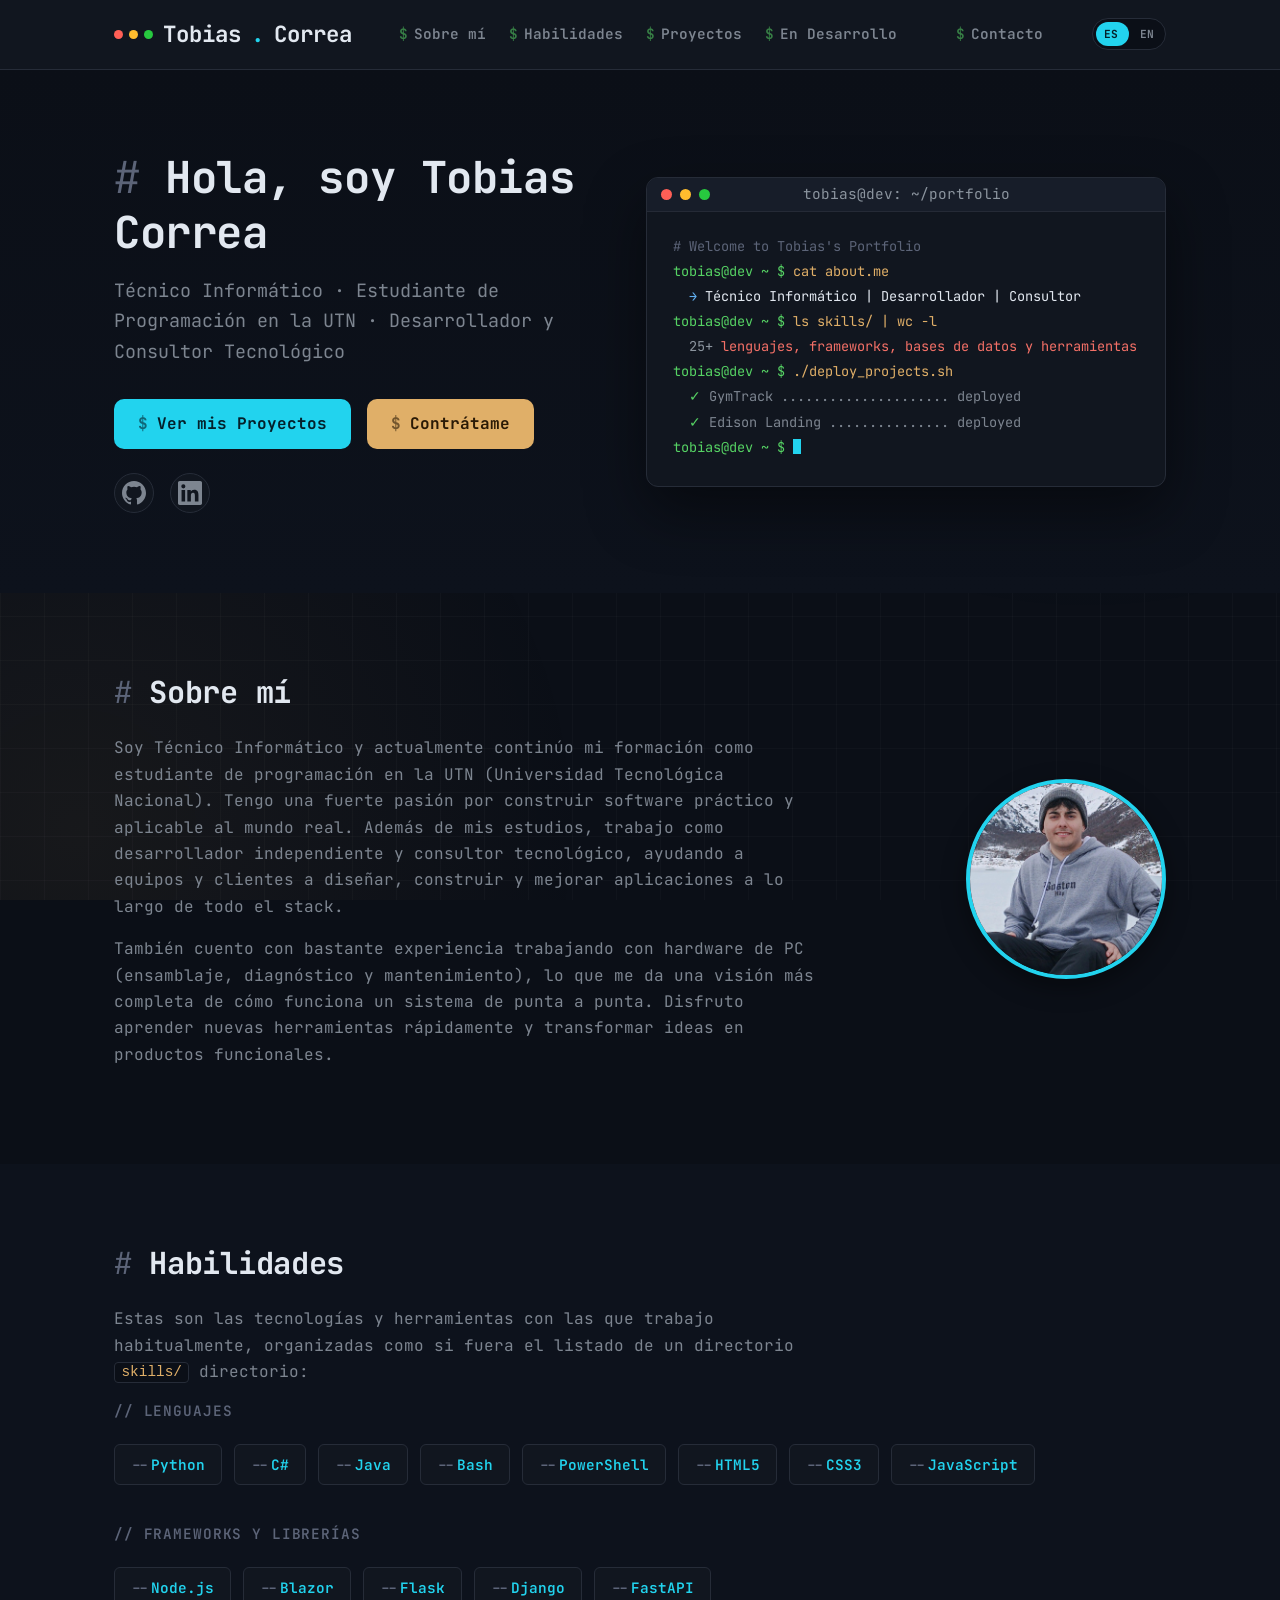
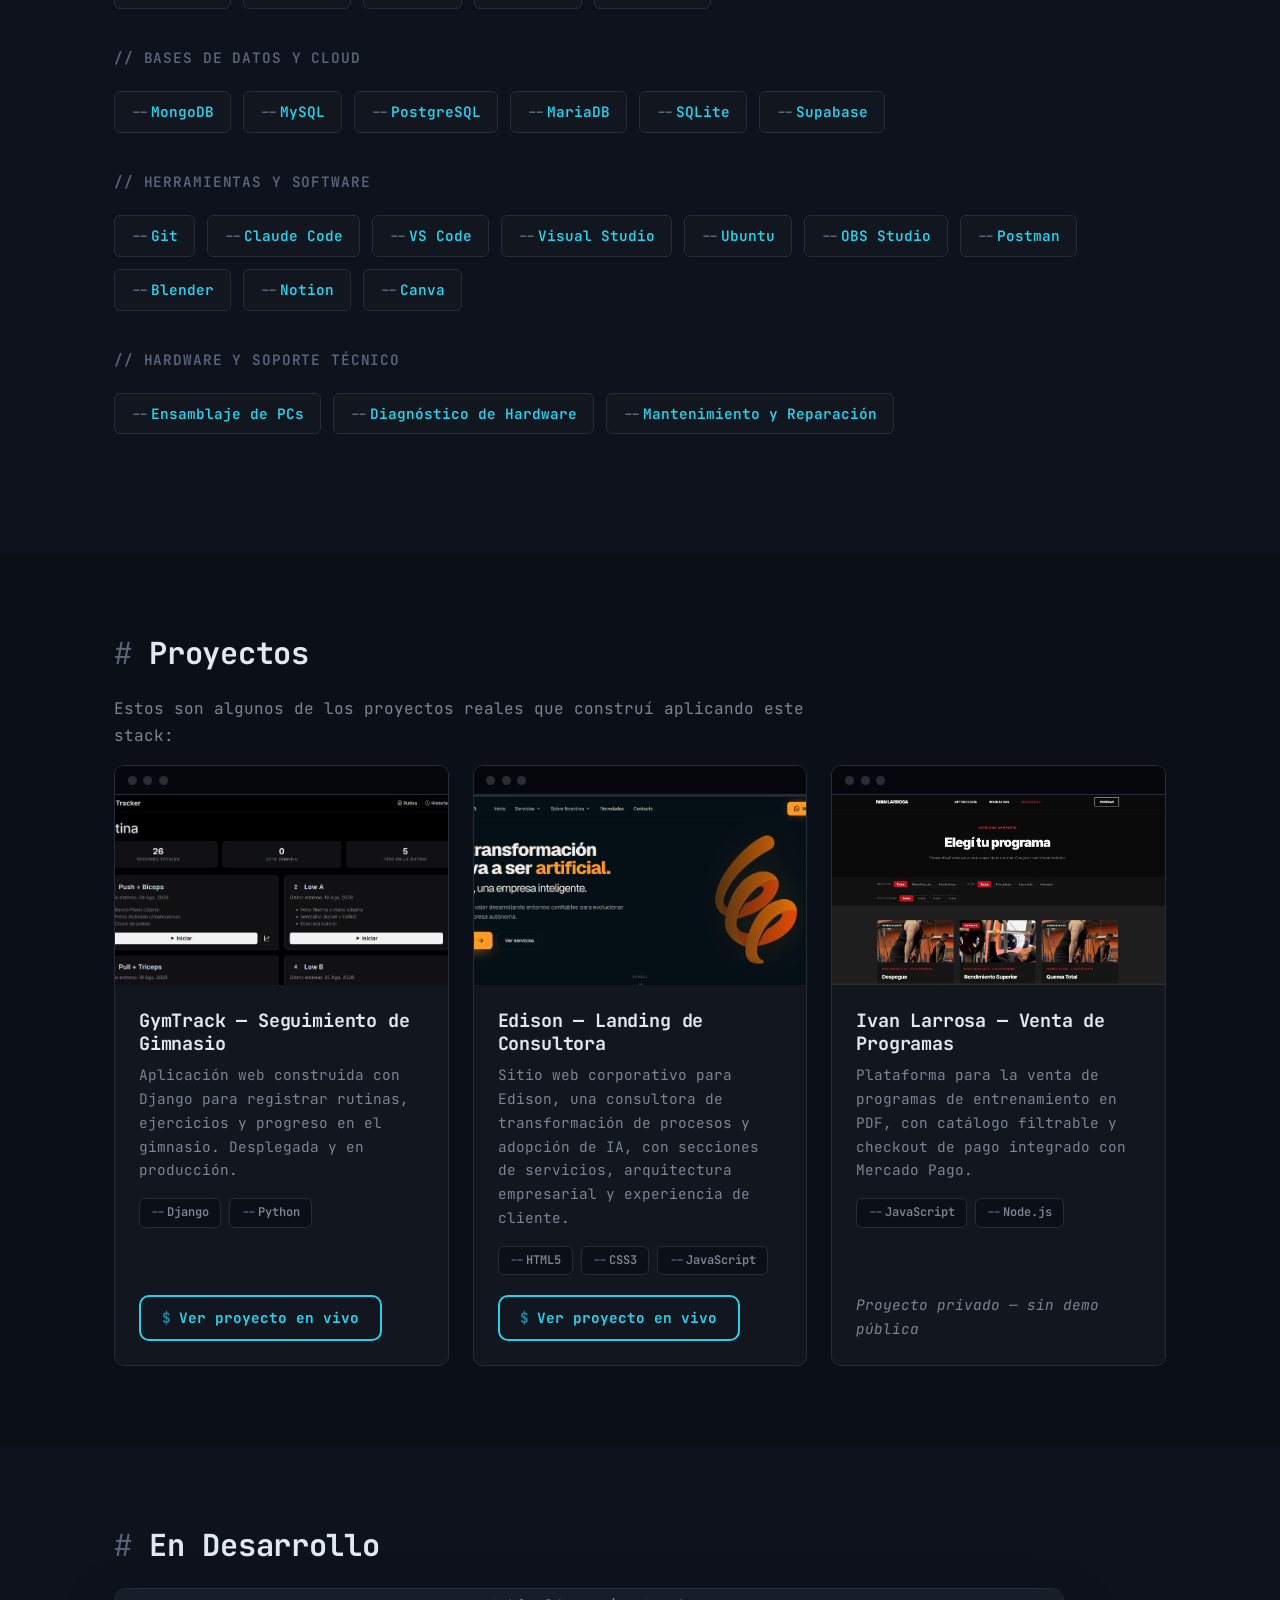
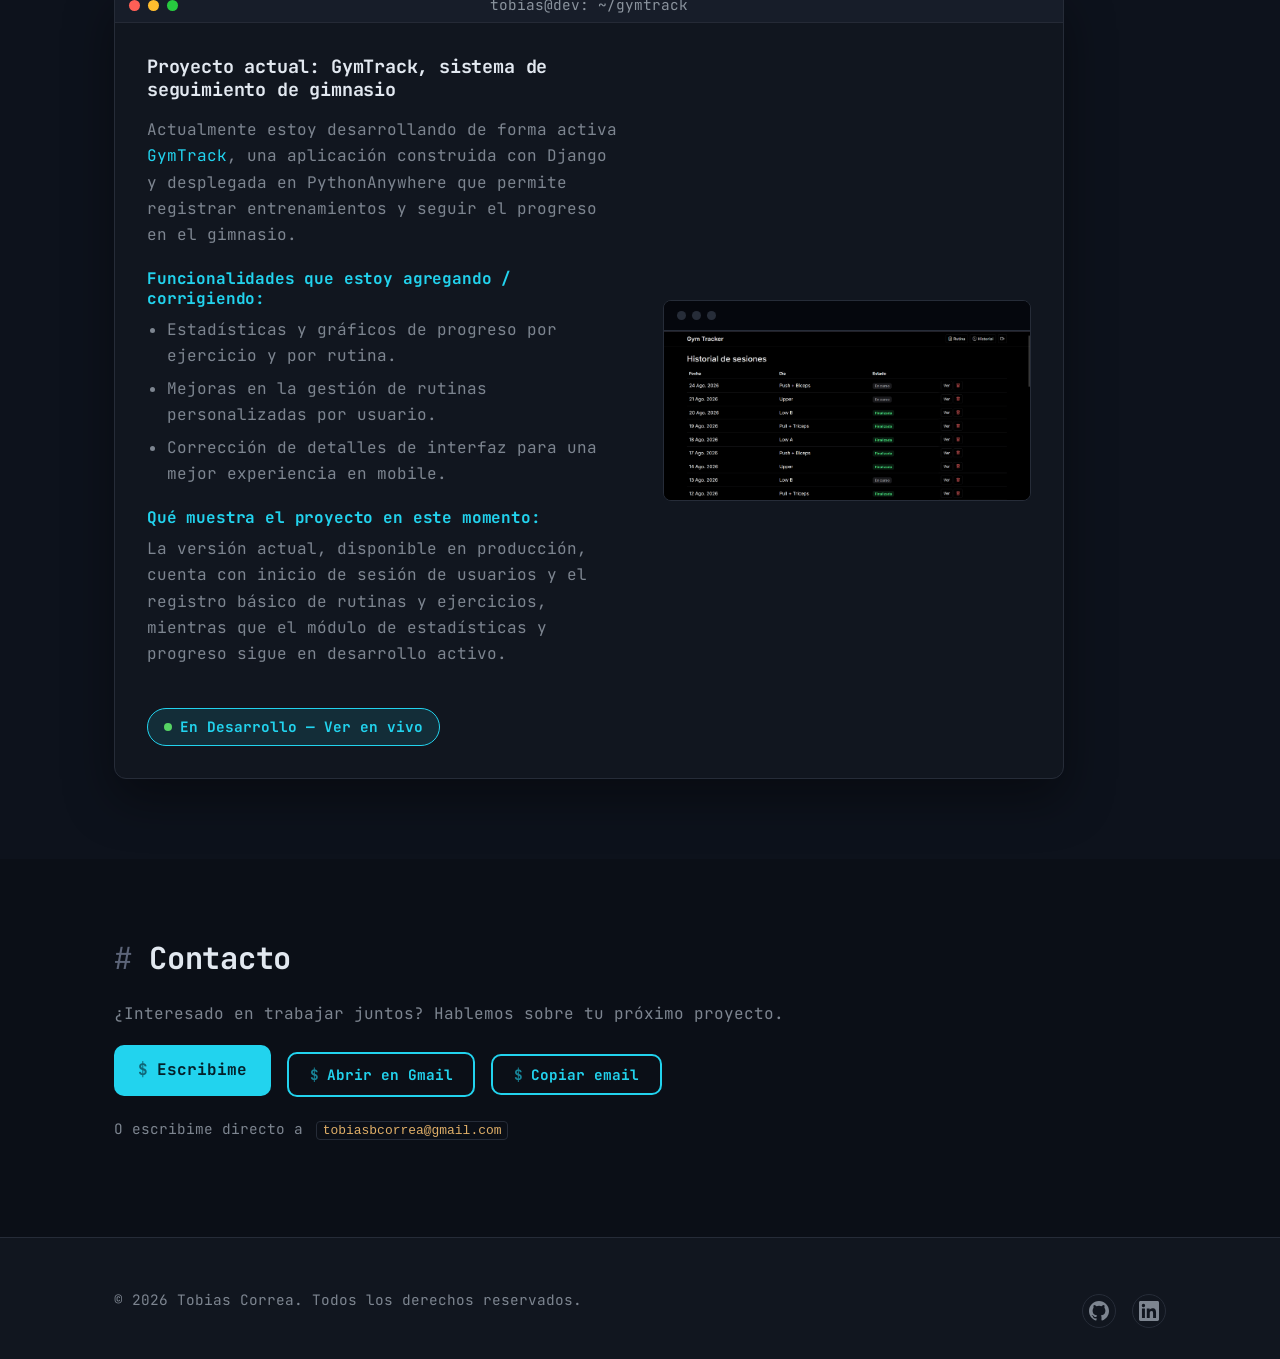
==== commit d182e278: "algunos fix" ====
--- a/index.html
+++ b/index.html
@@ -43,6 +43,15 @@
                 </span>
                 Tobias<span class="logo-accent">.</span>Correa
             </a>
+
+            <!-- Menú hamburguesa (solo visible en mobile): checkbox oculto + label,
+                 mismo truco 100% CSS que el switch de idioma. Como está ANTES del
+                 <nav> en el DOM, el selector hermano "~" puede mostrar/ocultar el
+                 menú y animar el ícono según su estado marcado/desmarcado. -->
+            <input type="checkbox" id="nav-toggle" class="nav-checkbox" aria-label="Abrir menú de navegación">
+            <label for="nav-toggle" class="nav-burger" aria-hidden="true">
+                <span></span><span></span><span></span>
+            </label>
 
             <!-- SPEECH CUE: "Next to the logo is the navigation menu. It's a <nav>
                  element that wraps an unordered list, <ul>, and each item, <li>,
@@ -319,7 +328,7 @@
                     <article class="card project-card">
                         <div class="project-image">
                             <div class="browser-bar" aria-hidden="true"><span></span><span></span><span></span></div>
-                            <img src="images/pagina-ivan/ivan-catalogo.jpeg" alt="Catálogo de programas de entrenamiento del sitio de Ivan Larrosa">
+                            <img src="images/pagina-ivan/ivan-faq.jpeg" alt="Catálogo de programas de entrenamiento del sitio de Ivan Larrosa">
                         </div>
                         <div class="project-body">
                             <h3>Ivan Larrosa &mdash; <span class="i18n-es">Venta de Programas</span><span class="i18n-en">Training Program Sales</span></h3>
@@ -405,7 +414,24 @@
                 <p>
                     <span class="i18n-es">¿Interesado en trabajar juntos? Hablemos sobre tu próximo proyecto.</span><span class="i18n-en">Interested in working together? Let's talk about your next project.</span>
                 </p>
-                <a href="mailto:tobiasbcorrea@gmail.com" class="btn btn-primary"><span class="i18n-es">Escribime</span><span class="i18n-en">Message Me</span></a>
+
+                <!-- Tres formas de contacto para no depender de que el visitante
+                     tenga un cliente de correo (Outlook, etc.) instalado y
+                     configurado por defecto: mailto: (funciona en celulares y en
+                     PCs con cliente configurado), Gmail web (funciona en cualquier
+                     navegador, sin instalar nada) y copiar el email al portapapeles. -->
+                <div class="contact-actions">
+                    <a href="mailto:tobiasbcorrea@gmail.com" class="btn btn-primary"><span class="i18n-es">Escribime</span><span class="i18n-en">Message Me</span></a>
+                    <a href="https://mail.google.com/mail/?view=cm&amp;fs=1&amp;to=tobiasbcorrea@gmail.com" target="_blank" rel="noopener noreferrer" class="btn btn-secondary"><span class="i18n-es">Abrir en Gmail</span><span class="i18n-en">Open in Gmail</span></a>
+                    <button type="button" class="btn btn-secondary" id="copy-email-btn" data-email="tobiasbcorrea@gmail.com" data-copied-es="¡Copiado!" data-copied-en="Copied!">
+                        <span class="i18n-es">Copiar email</span><span class="i18n-en">Copy email</span>
+                    </button>
+                </div>
+
+                <p class="contact-email-fallback">
+                    <span class="i18n-es">O escribime directo a</span><span class="i18n-en">Or email me directly at</span>
+                    <code>tobiasbcorrea@gmail.com</code>
+                </p>
             </div>
         </section>
 
@@ -435,5 +461,45 @@
         </div>
     </footer>
 
+    <!-- Un poco de JS, solo para dos detalles de usabilidad que el CSS puro no
+         puede resolver: cerrar el menú hamburguesa al tocar un link, y copiar
+         el email al portapapeles como alternativa a mailto:. Todo lo demás del
+         sitio (layout, idioma, tema) sigue siendo 100% HTML/CSS. -->
+    <script>
+        // Cierra el menú mobile automáticamente al navegar a una sección
+        const navToggle = document.getElementById('nav-toggle');
+        document.querySelectorAll('.main-nav a').forEach((link) => {
+            link.addEventListener('click', () => {
+                if (navToggle) navToggle.checked = false;
+            });
+        });
+
+        // Botón "Copiar email": alternativa para quien no tenga un cliente de
+        // correo (Outlook, etc.) configurado por defecto en su computadora.
+        const copyBtn = document.getElementById('copy-email-btn');
+        if (copyBtn) {
+            copyBtn.addEventListener('click', async () => {
+                const email = copyBtn.dataset.email;
+                const isEnglish = document.getElementById('lang-toggle').checked;
+                const originalHTML = copyBtn.innerHTML;
+                try {
+                    await navigator.clipboard.writeText(email);
+                } catch (err) {
+                    // Fallback para navegadores sin permiso/soporte de Clipboard API
+                    const tempInput = document.createElement('textarea');
+                    tempInput.value = email;
+                    document.body.appendChild(tempInput);
+                    tempInput.select();
+                    document.execCommand('copy');
+                    document.body.removeChild(tempInput);
+                }
+                copyBtn.textContent = isEnglish ? copyBtn.dataset.copiedEn : copyBtn.dataset.copiedEs;
+                setTimeout(() => {
+                    copyBtn.innerHTML = originalHTML;
+                }, 2000);
+            });
+        }
+    </script>
+
 </body>
 </html>
--- a/style.css
+++ b/style.css
@@ -125,18 +125,6 @@
     font-weight: 400;
 }
 
-h1::after,
-h2::after {
-    content: "";
-    display: inline-block;
-    width: 0.45em;
-    height: 0.85em;
-    margin-left: 0.3em;
-    background-color: var(--color-accent);
-    vertical-align: -0.08em;
-    animation: blink 1s steps(1) infinite;
-}
-
 a {
     color: var(--color-accent);
     text-decoration: none;
@@ -236,6 +224,67 @@
 
 .main-nav a:hover::before {
     opacity: 1;
+}
+
+/* ---------------------------------------------------------
+   3a. MENÚ HAMBURGUESA (solo mobile) — 100% CSS
+   Mismo truco de checkbox oculto + label que el switch de
+   idioma: #nav-toggle vive dentro de .header-inner, ANTES del
+   <nav>, así que el selector hermano "~" puede mostrar/ocultar
+   el <nav> y animar el ícono de 3 líneas hacia una "X".
+   Oculto por completo en desktop; solo aparece por debajo del
+   breakpoint donde el <nav> ya no entra cómodo en una fila.
+   --------------------------------------------------------- */
+.nav-checkbox {
+    position: absolute;
+    width: 1px;
+    height: 1px;
+    margin: -1px;
+    padding: 0;
+    overflow: hidden;
+    clip: rect(0, 0, 0, 0);
+    white-space: nowrap;
+    border: 0;
+}
+
+.nav-burger {
+    display: none;
+    flex-direction: column;
+    justify-content: center;
+    gap: 5px;
+    width: 28px;
+    height: 28px;
+    cursor: pointer;
+    -webkit-user-select: none;
+    user-select: none;
+}
+
+.nav-burger span {
+    display: block;
+    height: 2px;
+    background-color: var(--color-text);
+    border-radius: 2px;
+    transition: transform var(--transition-speed) ease,
+                opacity var(--transition-speed) ease;
+}
+
+/* Anillo de foco visible al navegar el botón con teclado */
+#nav-toggle:focus-visible ~ .nav-burger {
+    outline: 2px solid var(--color-accent);
+    outline-offset: 3px;
+}
+
+/* Icono animado: las 3 líneas se convierten en una "X" cuando el menú está abierto */
+#nav-toggle:checked ~ .nav-burger span:nth-child(1) {
+    transform: translateY(7px) rotate(45deg);
+}
+
+#nav-toggle:checked ~ .nav-burger span:nth-child(2) {
+    opacity: 0;
+}
+
+#nav-toggle:checked ~ .nav-burger span:nth-child(3) {
+    transform: translateY(-7px) rotate(-45deg);
 }
 
 /* ---------------------------------------------------------
@@ -408,6 +457,15 @@
     transform: translateY(-2px);
 }
 
+/* El botón "Copiar email" es un <button>, no un <a>: le sacamos los estilos
+   nativos del navegador para que se vea igual que el resto de los .btn */
+button.btn {
+    font-family: inherit;
+    -webkit-appearance: none;
+    appearance: none;
+    cursor: pointer;
+}
+
 /* ---------------------------------------------------------
    5. SECCIÓN HERO
    Título grande, subtítulo, ventana de terminal y botón CTA —
@@ -883,6 +941,35 @@
 }
 
 /* ---------------------------------------------------------
+   8b. SECCIÓN "CONTACTO"
+   Tres formas de contacto en fila (mailto, Gmail web, copiar
+   email) para no depender de que el visitante tenga un cliente
+   de correo configurado por defecto, más el email visible como
+   último fallback.
+   --------------------------------------------------------- */
+.contact-actions {
+    display: flex;
+    flex-wrap: wrap;
+    gap: 1rem;
+    align-items: center;
+    margin-bottom: 1.25rem;
+}
+
+.contact-email-fallback {
+    font-size: var(--fs-sm);
+}
+
+.contact-email-fallback code {
+    background-color: var(--color-surface);
+    color: var(--term-command);
+    border: 1px solid var(--color-border);
+    padding: 0.1em 0.5em;
+    border-radius: 4px;
+    font-size: 0.95em;
+    margin-left: 0.3em;
+}
+
+/* ---------------------------------------------------------
    9. FOOTER
    --------------------------------------------------------- */
 .site-footer {
@@ -915,17 +1002,51 @@
    tamaños de los títulos en pantallas pequeñas para
    preservar la legibilidad.
    --------------------------------------------------------- */
+/* Breakpoint intermedio: el <nav> con sus 5 links ya no entra cómodo en una
+   sola fila junto al logo y el switch de idioma, así que pasa a menú
+   hamburguesa colapsable en vez de solo apretarse/wrappear. */
+@media (max-width: 860px) {
+    .nav-burger {
+        display: flex;
+        order: 2;
+    }
+
+    .lang-switch {
+        order: 1;
+    }
+
+    /* El <nav> pasa a ocupar toda la fila, debajo del logo/burger, y arranca
+       colapsado (max-height: 0). Al marcar el checkbox se despliega hacia
+       abajo con una transición suave, como un dropdown. */
+    .main-nav {
+        order: 3;
+        flex-basis: 100%;
+        max-height: 0;
+        overflow: hidden;
+        transition: max-height var(--transition-speed) ease;
+    }
+
+    #nav-toggle:checked ~ .main-nav {
+        max-height: 320px;
+    }
+
+    .main-nav ul {
+        flex-direction: column;
+        align-items: center;
+        gap: 0.9rem;
+        padding: 1.25rem 0 0.5rem;
+    }
+
+    .main-nav li:nth-child(n) a {
+        min-width: 0;
+    }
+}
+
 @media (max-width: 700px) {
     .header-inner {
         flex-wrap: wrap;
         justify-content: center;
         text-align: center;
-    }
-
-    .main-nav ul {
-        gap: 1rem;
-        flex-wrap: wrap;
-        justify-content: center;
     }
 
     .hero-inner {
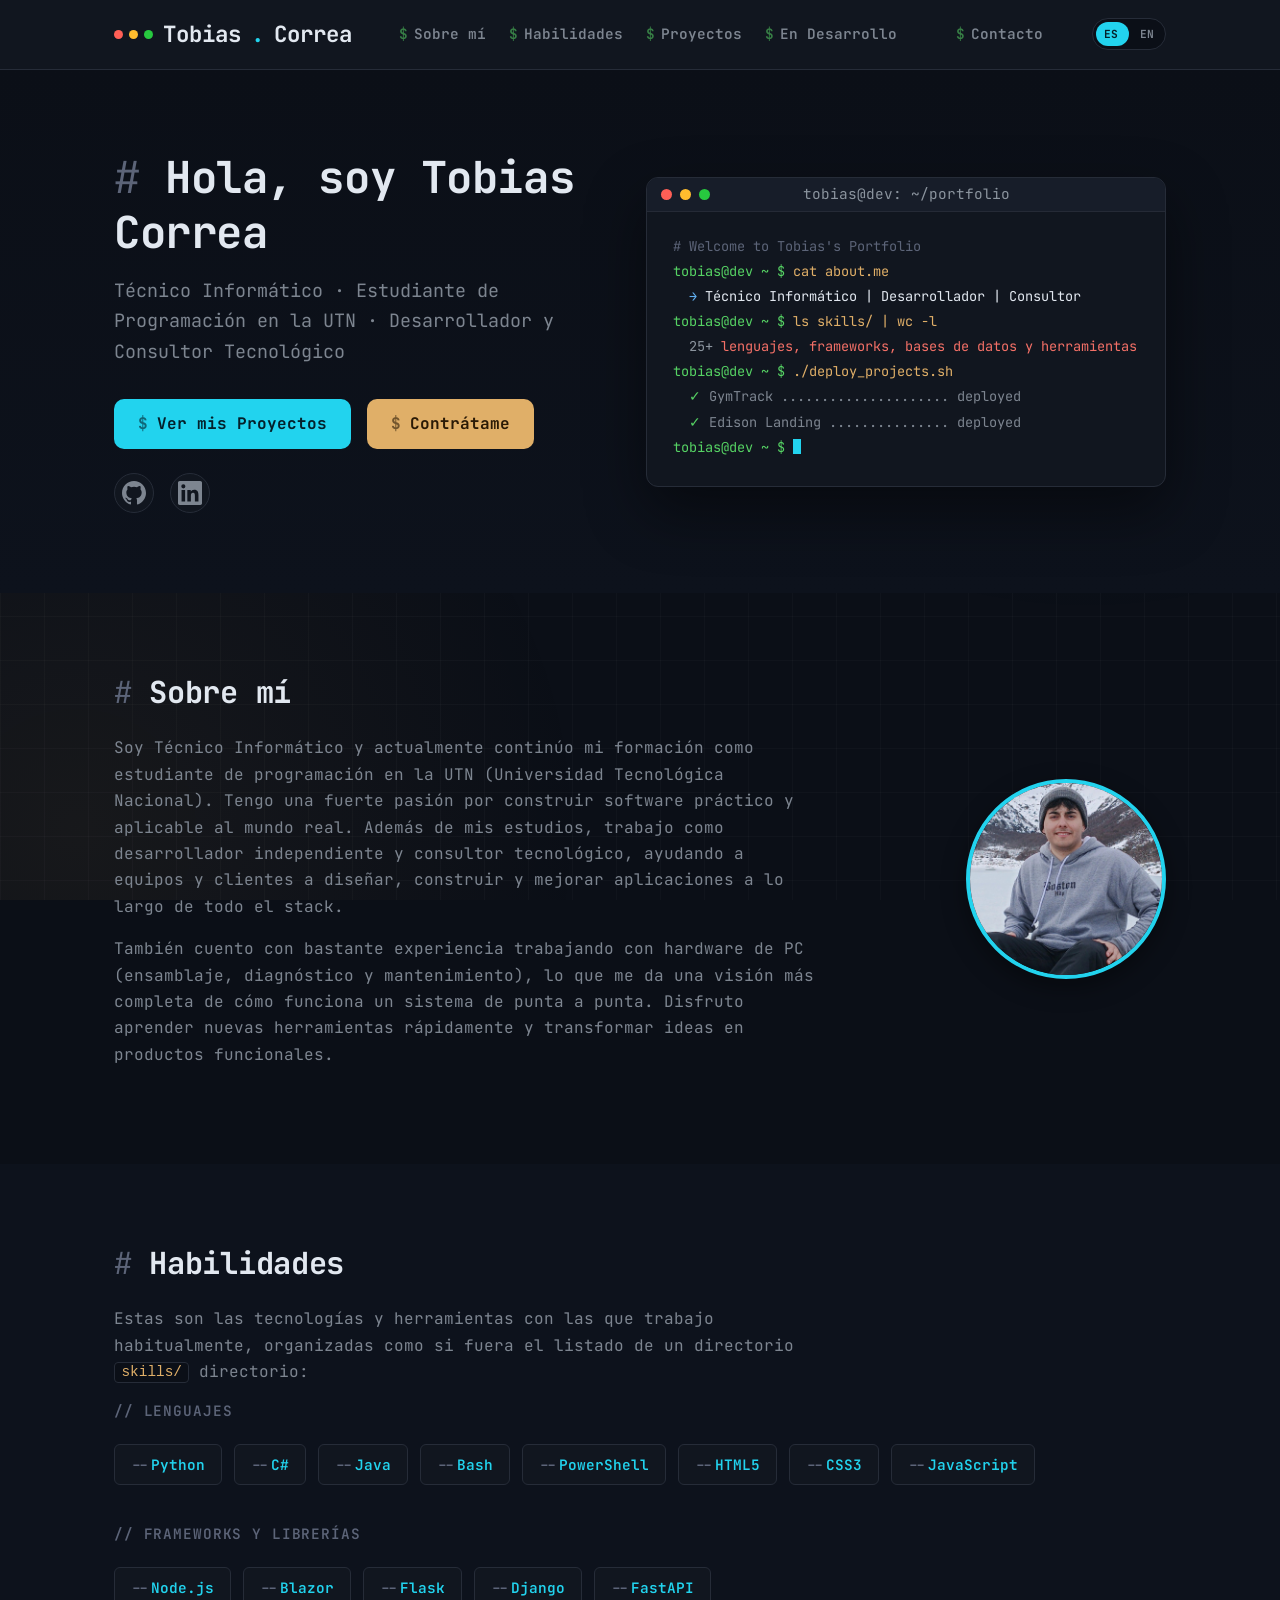
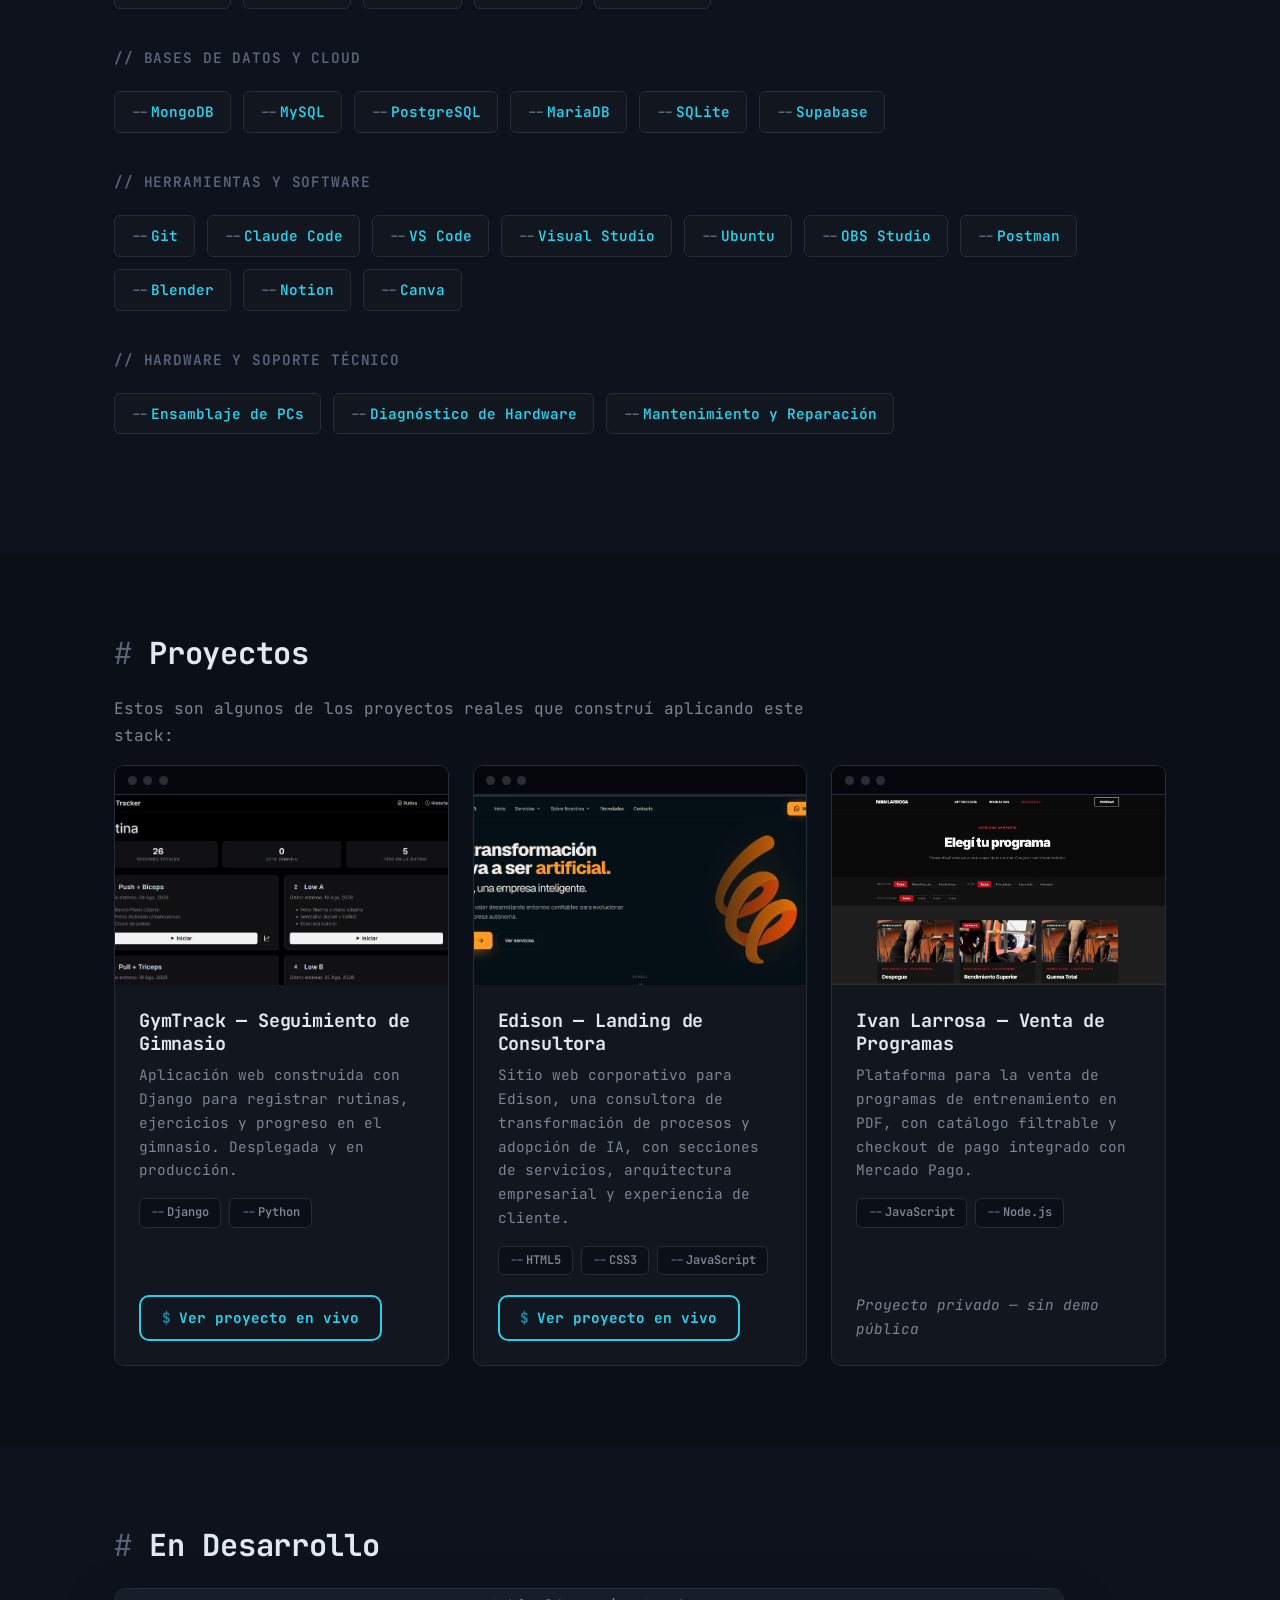
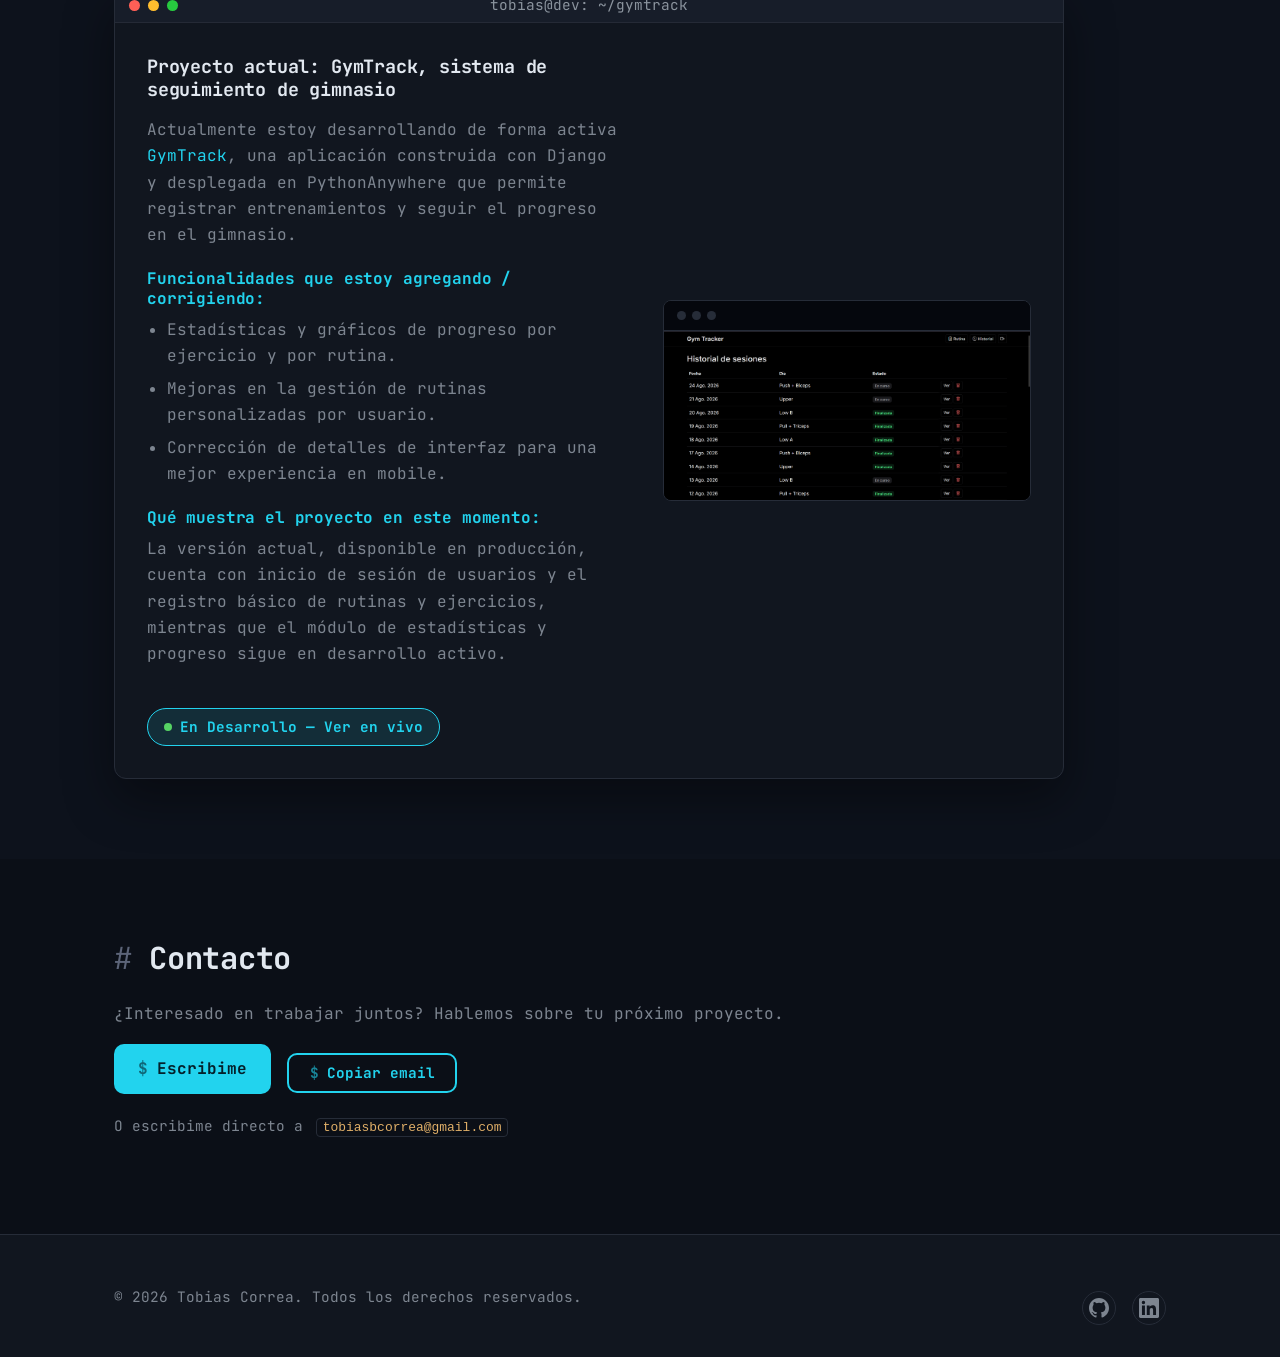
==== commit 9be9021d: "arreglo botones" ====
--- a/index.html
+++ b/index.html
@@ -421,8 +421,7 @@
                      PCs con cliente configurado), Gmail web (funciona en cualquier
                      navegador, sin instalar nada) y copiar el email al portapapeles. -->
                 <div class="contact-actions">
-                    <a href="mailto:tobiasbcorrea@gmail.com" class="btn btn-primary"><span class="i18n-es">Escribime</span><span class="i18n-en">Message Me</span></a>
-                    <a href="https://mail.google.com/mail/?view=cm&amp;fs=1&amp;to=tobiasbcorrea@gmail.com" target="_blank" rel="noopener noreferrer" class="btn btn-secondary"><span class="i18n-es">Abrir en Gmail</span><span class="i18n-en">Open in Gmail</span></a>
+                    <a href="https://mail.google.com/mail/?view=cm&amp;fs=1&amp;to=tobiasbcorrea@gmail.com" target="_blank" rel="noopener noreferrer"class="btn btn-primary"><span class="i18n-es">Escribime</span><span class="i18n-en">Message Me</span></a>
                     <button type="button" class="btn btn-secondary" id="copy-email-btn" data-email="tobiasbcorrea@gmail.com" data-copied-es="¡Copiado!" data-copied-en="Copied!">
                         <span class="i18n-es">Copiar email</span><span class="i18n-en">Copy email</span>
                     </button>
